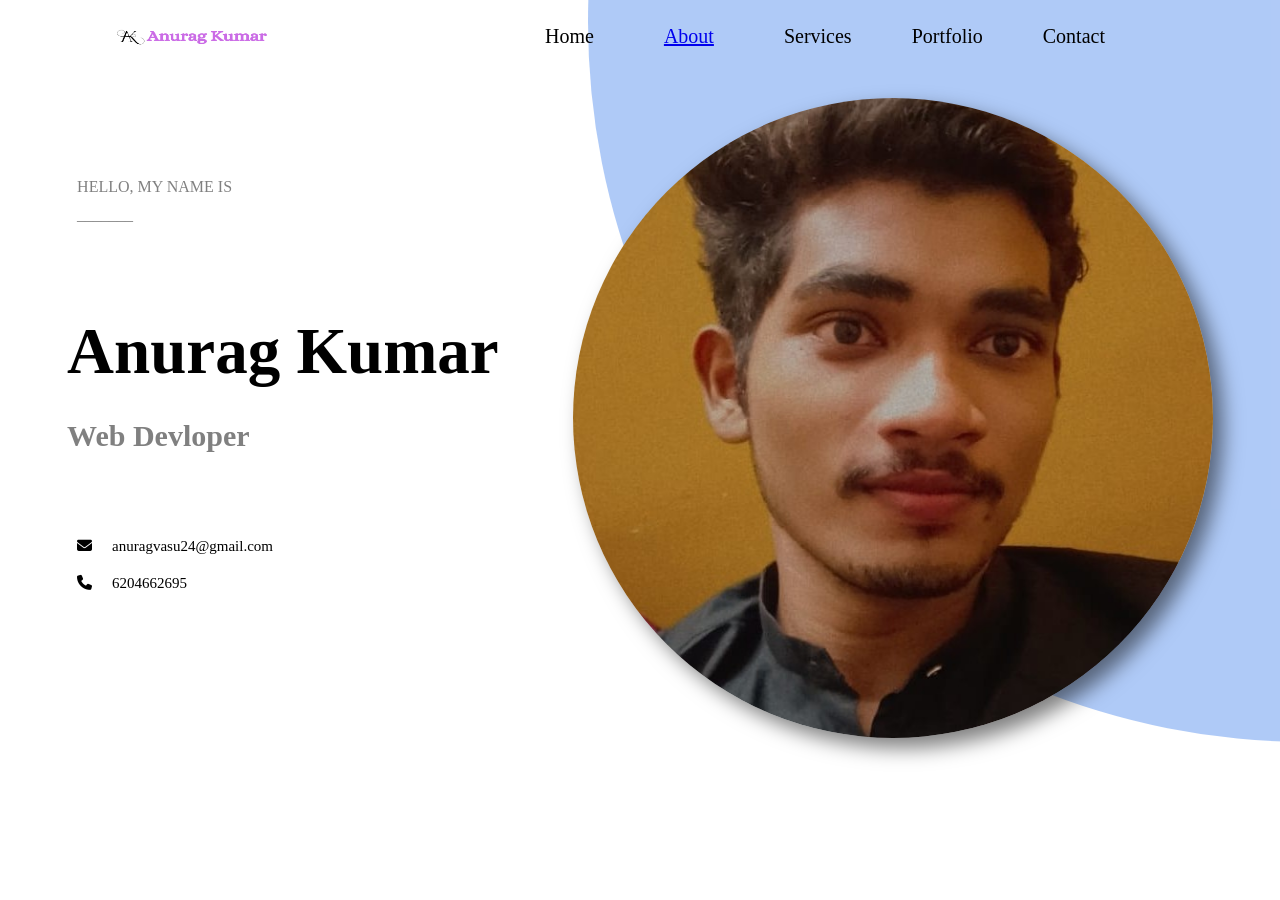
==== index.html @ 65f8feea "First Commit" ====
<!DOCTYPE html>
<html lang="en">
<head>
    <meta charset="UTF-8">
    <meta name="viewport" content="width=device-width, initial-scale=1.0">
    <title>Document</title>
    <link rel="stylesheet" href="style.css">
    <link rel="stylesheet" href="https://cdnjs.cloudflare.com/ajax/libs/font-awesome/6.7.2/css/all.min.css">
</head>
<body>
    <div class="circle">

    </div>

    <nav>
        <div class="logo">
            <img class="navimg" src="display.png" alt="">
        </div>
        <div class="menu">
            <ul class="navbar">
                
                <li class="listli">Home</li>
                <li class="listli"><a href="about.html">About</a></li>
                <li class="listli">Services</li>
                <li class="listli">Portfolio</li>
                <li class="listli">Contact</li>
            </ul>
        </div>
    </nav>
    <main>
        <div class="first">
            <div class="prename">
                <p>HELLO, MY NAME IS</p>
                <p>_______</p>
            </div>
            
            <h1 id="naming">Anurag Kumar</h1>
            <h3 id="profe">Web Devloper</h3>
            <div class="contact">
                <i class="fa-solid fa-envelope"></i>
                <p>anuragvasu24@gmail.com</p>
            </div>
            <div class="number">
                <i class="fa-solid fa-phone"></i>
                <p>6204662695</p>
            </div>
        </div>
        <div class="second">
            <img src="p5.jpg" alt="">
        </div>
    </main>
    <!-- <div class="about">
        <p>About Me</p>
        <h1>I am an enthusiastic web developer based in New York, with a rich experience of over 6 years in website & product design.</h1>
    </div> -->
    

 

</body>
</html>
---- style.css ----
*{
    box-sizing: border-box;
    margin: 0px 10px;
    padding: 0px;
}
body {
    position: relative;
    
    /* overflow: hidden; */
    overflow-x: hidden; /* Hides horizontal scrollbar */
    overflow-y: scroll; /* Enables vertical scrolling */
}

/* Hide scrollbar for WebKit browsers (Chrome, Safari) */
::-webkit-scrollbar {
    display: none;
}

/* Hide scrollbar for Firefox */
html {
    scrollbar-width: none;
}

nav{
    display: flex;
    justify-content: space-between;
    /* background-color: yellow; */
    margin: 0px 100px 0px 60px;
}
.menu{
    display: flex;
    align-items: center;
    padding: 20px;
}
.logo{
    display: flex;
    align-items: center;
}
.navbar{
    display: flex;
    gap: 40px;
    /* background-color: white; */
    padding: 5px;
}
.listli{
    list-style:none;
    font-size: 20px;
}
.listli:hover{
    color: teal;
    cursor: pointer;
}
.navimg{
    margin: 20px;
    width: 166px;
    height: 23.14px;
}
main{
    display: flex;
    justify-content: space-around;
    padding-top: 25px;
}
.first{
    display: flex;
    flex-direction: column;
}
.second img{
    border-radius: 50%;
    box-shadow: 10px 10px 20px rgba(0, 0, 0, 0.5);
    width:40rem;


}
#naming{
    font-size: 65px;
    font-weight: 700;
    margin-bottom: 30px;
}
#profe{
    font-size: 30px;
    margin-bottom: 85px;
    color: grey;
}

.prename{
    margin-top: 80px;
    margin-bottom: 90px;
}
.number{
    display: flex;
    text-align: center;
    font-size: 15px;
}
.contact{
    display: flex;
    margin-bottom: 20px;
    text-align: center;
    font-size: 15px;
}
.prename p{
    color: grey;
}
.prename :first-child{
    margin-bottom: 10px;
}
.circle {
    position: absolute;
    width: 90rem;
    height: 90rem;
    background-color: rgba(97, 149, 239, 0.5);
    border-radius: 50%;
    bottom: 0%;
    left:45%;
    z-index: -1;
}
.ji{
    height: 500px;
    width: 868px;
    background-color: blue;
}
.about{
    margin-top: 1000px;
}


.about-section {
    display: flex;
    align-items: center;
    justify-content: space-between;
    padding: 80px;
    background: linear-gradient(to right, #ffffff, #e3e6e8);
    flex-wrap: wrap;
}

.about-container{
    display: flex;
    flex-direction: row;
    justify-content: space-between;
}

.about-text {
    /* max-width: 550px; */
    flex: 1.5;
}


.about-text h1 {
    font-size: 42px;
    color: #222;
    margin-bottom: 50px;
}

.about-text p {
    font-size: 20px;
    color: #555;
    line-height: 1.6;
    
}
#aboutp1{
    margin-bottom: 20px;
}

.btn {
    display: inline-block;
    margin-top: 15px;
    padding: 12px 25px;
    background: #ffcc00;
    color: #222;
    text-decoration: none;
    font-weight: bold;
    border-radius: 8px;
    transition: background 0.3s ease;
}

.btn:hover {
    background: #ff9900;
}

.about-image {
    flex: 1;
    display: flex;
    justify-content: flex-end;
}

.about-image img {
    width: 350px;
    border-radius: 15px;
    box-shadow: 0 5px 15px rgba(0, 0, 0, 0.2);
}

/* General Styling */
.skills {
    text-align: center;
    padding: 50px 20px;
    background: linear-gradient(135deg, #f0f0f0, #ffffff);
}

.skills h2 {
    font-size: 2rem;
    color: #333;
    margin-bottom: 20px;
    text-transform: uppercase;
    font-weight: bold;
    position: relative;
}

/* Grid Layout for Skills */
.skills-container {
    display: grid;
    grid-template-columns: repeat(auto-fit, minmax(150px, 1fr));
    gap: 20px;
    justify-items: center;
    margin-top: 20px;
    margin-bottom: 70px;
}

.skill {
    background: #fff;
    padding: 15px;
    border-radius: 12px;
    box-shadow: 0 4px 10px rgba(0, 0, 0, 0.1);
    display: flex;
    flex-direction: column;
    align-items: center;
    transition: transform 0.3s ease, box-shadow 0.3s ease;
}

.skill:hover {
    transform: translateY(-5px);
    box-shadow: 0 6px 15px rgba(0, 0, 0, 0.2);
}

.skill img {
    width: 200px;
    height: 200px;
    object-fit: contain;
    margin-bottom: 10px;
    transition: transform 0.3s ease;
}

.skill:hover img {
    transform: scale(1.1);
}

.skill span {
    font-size: 1.1rem;
    font-weight: bold;
    color: #555;
}

/* Responsive Design */
@media (max-width: 768px) {
    .skills-container {
        grid-template-columns: repeat(2, minmax(120px, 1fr));
    }
}

@media (max-width: 480px) {
    .skills-container {
        grid-template-columns: repeat(1, minmax(120px, 1fr));
    }
}
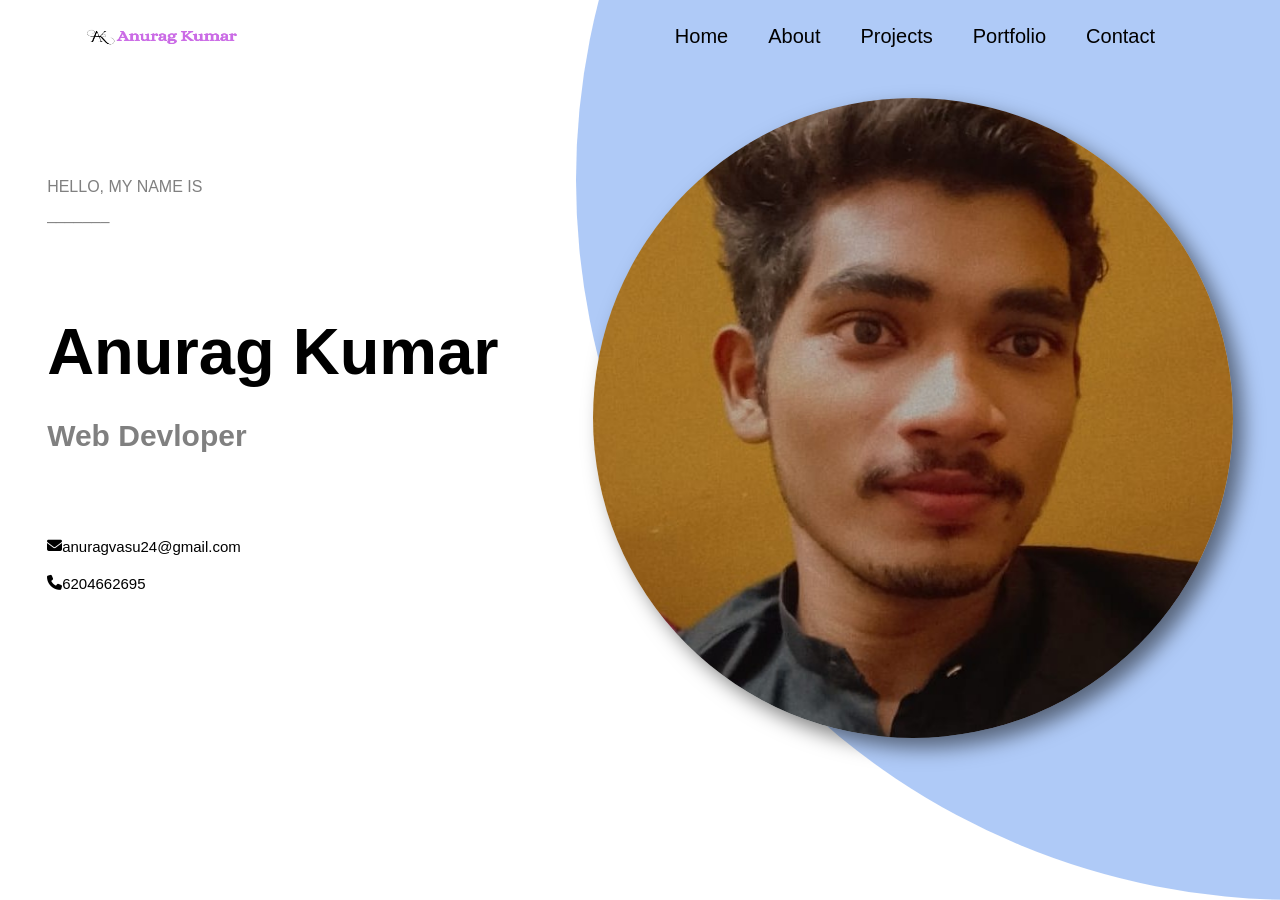
==== commit a9863885: "Added diff pages" ====
--- a/index.html
+++ b/index.html
@@ -18,12 +18,12 @@
         </div>
         <div class="menu">
             <ul class="navbar">
-                
-                <li class="listli">Home</li>
-                <li class="listli"><a href="about.html">About</a></li>
-                <li class="listli">Services</li>
-                <li class="listli">Portfolio</li>
-                <li class="listli">Contact</li>
+              <li class="listli"><a href="index.html">Home</a></li>
+              <li class="listli"><a href="about.html">About</a></li>
+              <li class="listli"><a href="project.html">Projects</a></li>
+              <li class="listli"><a href="https://drive.google.com/file/d/1ehF2JseC6p5Mg9bKMVe6aWxnVVq1fzVj/view?usp=drive_link" target="_blank">Portfolio</a></li>
+              <li class="listli"><a href="contact.html">Contact</a></li>
+              <!-- <li class="listli toggle-mode"><i class="fas fa-moon"></i></li> -->
             </ul>
         </div>
     </nav>
@@ -54,7 +54,12 @@
         <h1>I am an enthusiastic web developer based in New York, with a rich experience of over 6 years in website & product design.</h1>
     </div> -->
     
-
+    <script>
+        const toggle = document.querySelector('.toggle-mode');
+        toggle.addEventListener('click', () => {
+          document.body.classList.toggle('dark-mode');
+        });
+    </script>
  
 
 </body>
--- a/style.css
+++ b/style.css
@@ -261,4 +261,203 @@
     }
 }
 
-
+/* General Reset */
+* {
+    box-sizing: border-box;
+    margin: 0;
+    padding: 0;
+}
+
+body {
+    font-family: Arial, sans-serif;
+    position: relative;
+    overflow-x: hidden;
+    min-height: 100vh;
+    transition: background 0.3s, color 0.3s;
+}
+
+body.dark-mode {
+    background-color: #121212;
+    color: #f5f5f5;
+}
+
+/* Navbar */
+nav {
+    display: flex;
+    justify-content: space-between;
+    margin: 0px 100px 0px 60px;
+}
+
+.menu {
+    display: flex;
+    align-items: center;
+    padding: 20px;
+}
+
+.logo {
+    display: flex;
+    align-items: center;
+}
+
+.navbar {
+    display: flex;
+    gap: 40px;
+}
+
+.listli {
+    list-style: none;
+    font-size: 20px;
+}
+
+.listli a {
+    text-decoration: none;
+    color: inherit;
+}
+
+.listli:hover {
+    color: teal;
+    cursor: pointer;
+}
+
+.navimg {
+    margin: 20px;
+    width: 166px;
+    height: 23.14px;
+}
+
+/* Main Section */
+main {
+    display: flex;
+    justify-content: space-around;
+    padding-top: 25px;
+}
+
+.first {
+    display: flex;
+    flex-direction: column;
+}
+
+.second img {
+    border-radius: 50%;
+    box-shadow: 10px 10px 20px rgba(0, 0, 0, 0.5);
+    width: 40rem;
+}
+
+/* Text */
+#naming {
+    font-size: 65px;
+    font-weight: 700;
+    margin-bottom: 30px;
+}
+
+#profe {
+    font-size: 30px;
+    margin-bottom: 85px;
+    color: grey;
+}
+
+.prename {
+    margin-top: 80px;
+    margin-bottom: 90px;
+}
+
+.number,
+.contact {
+    display: flex;
+    margin-bottom: 20px;
+    text-align: center;
+    font-size: 15px;
+}
+
+.prename p {
+    color: grey;
+}
+
+.circle {
+    position: absolute;
+    width: 90rem;
+    height: 90rem;
+    background-color: rgba(97, 149, 239, 0.5);
+    border-radius: 50%;
+    bottom: 0%;
+    left: 45%;
+    z-index: -1;
+}
+
+/* Dark Mode */
+body.dark-mode .contact {
+    color: #f5f5f5;
+}
+
+body.dark-mode .number {
+    color: #f5f5f5;
+}
+
+/* Responsive */
+@media (max-width: 768px) {
+    .first {
+        padding: 0 20px;
+        text-align: center;
+    }
+
+    #naming {
+        font-size: 50px;
+    }
+
+    #profe {
+        font-size: 20px;
+    }
+
+    .second img {
+        width: 25rem;
+        height: auto;
+    }
+}
+
+@media (max-width: 480px) {
+    .first {
+        text-align: center;
+    }
+
+    .second img {
+        width: 20rem;
+    }
+
+    #naming {
+        font-size: 45px;
+    }
+
+    #profe {
+        font-size: 18px;
+    }
+}
+/* Light mode styles (default) */
+body {
+    background-color: white;
+    color: black;
+}
+
+/* Dark mode styles */
+body.dark-mode {
+    background-color: #121212;
+    color: white;
+}
+
+.navbar a {
+    color: black;
+}
+
+body.dark-mode .navbar a {
+    color: white;
+}
+
+body.dark-mode .btn {
+    background-color: #333;
+    color: white;
+}
+
+body.dark-mode .toggle-mode i {
+    color: white;
+}
+
+/* You can further customize styles for dark mode here */
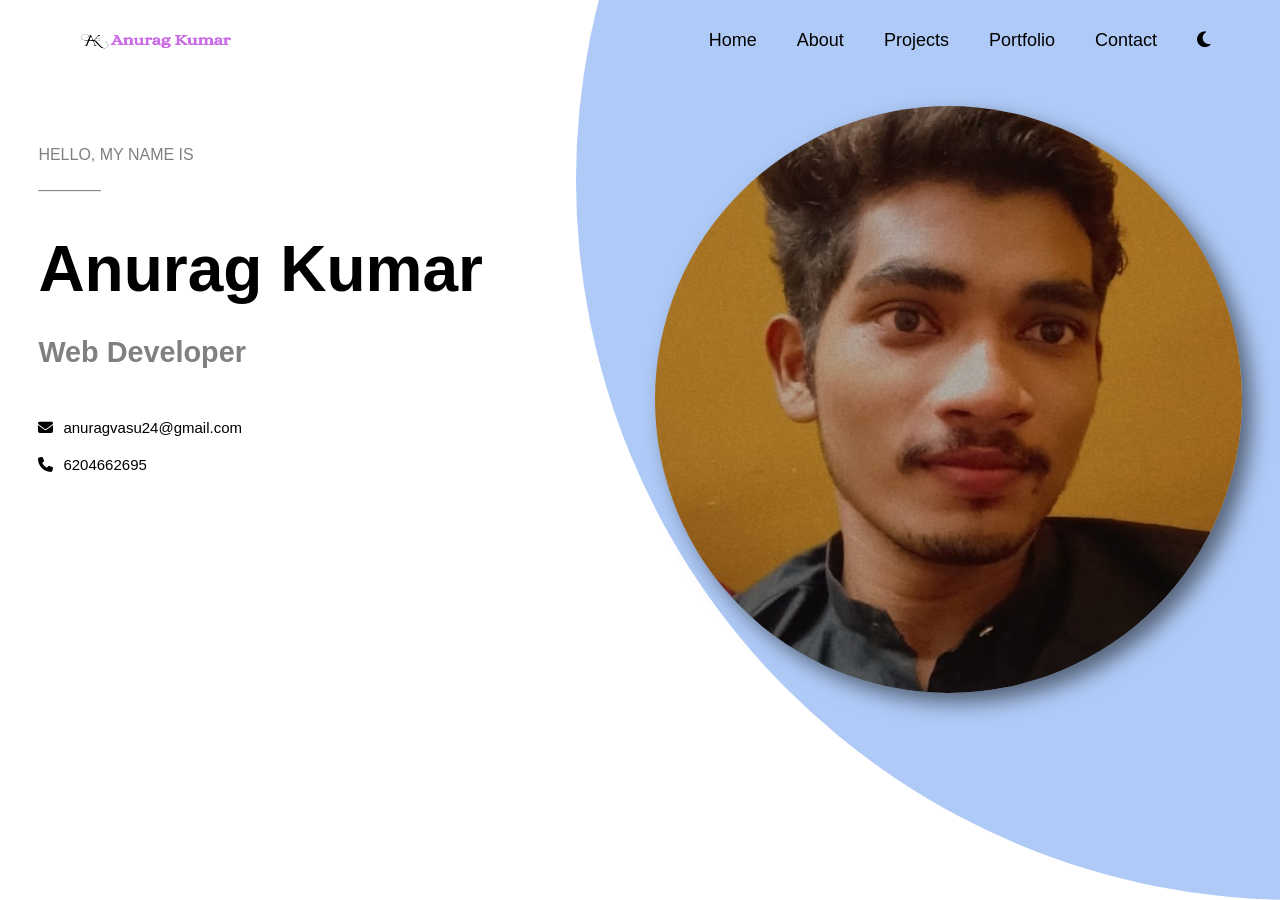
==== commit 58e70618: "Make Responsive" ====
--- a/index.html
+++ b/index.html
@@ -3,30 +3,34 @@
 <head>
     <meta charset="UTF-8">
     <meta name="viewport" content="width=device-width, initial-scale=1.0">
-    <title>Document</title>
+    <title>Anurag Kumar - Web Developer</title>
     <link rel="stylesheet" href="style.css">
     <link rel="stylesheet" href="https://cdnjs.cloudflare.com/ajax/libs/font-awesome/6.7.2/css/all.min.css">
 </head>
 <body>
-    <div class="circle">
-
-    </div>
+    <div class="circle"></div>
 
     <nav>
+        <div class="hamburger-menu">
+            <span></span>
+            <span></span>
+            <span></span>
+        </div>
         <div class="logo">
-            <img class="navimg" src="display.png" alt="">
+            <img class="navimg" src="display.png" alt="Logo">
         </div>
         <div class="menu">
             <ul class="navbar">
-              <li class="listli"><a href="index.html">Home</a></li>
-              <li class="listli"><a href="about.html">About</a></li>
-              <li class="listli"><a href="project.html">Projects</a></li>
-              <li class="listli"><a href="https://drive.google.com/file/d/1ehF2JseC6p5Mg9bKMVe6aWxnVVq1fzVj/view?usp=drive_link" target="_blank">Portfolio</a></li>
-              <li class="listli"><a href="contact.html">Contact</a></li>
-              <!-- <li class="listli toggle-mode"><i class="fas fa-moon"></i></li> -->
+                <li class="listli"><a href="index.html">Home</a></li>
+                <li class="listli"><a href="about.html">About</a></li>
+                <li class="listli"><a href="project.html">Projects</a></li>
+                <li class="listli"><a href="https://drive.google.com/file/d/1ptSAM_5UlR-i9XtxVXeDUZjO9TiFGkQE/view?usp=drive_link" target="_blank">Portfolio</a></li>
+                <li class="listli"><a href="contact.html">Contact</a></li>
+                <li class="listli toggle-mode"><i class="fas fa-moon"></i></li>
             </ul>
         </div>
     </nav>
+
     <main>
         <div class="first">
             <div class="prename">
@@ -35,7 +39,7 @@
             </div>
             
             <h1 id="naming">Anurag Kumar</h1>
-            <h3 id="profe">Web Devloper</h3>
+            <h3 id="profe">Web Developer</h3>
             <div class="contact">
                 <i class="fa-solid fa-envelope"></i>
                 <p>anuragvasu24@gmail.com</p>
@@ -46,21 +50,84 @@
             </div>
         </div>
         <div class="second">
-            <img src="p5.jpg" alt="">
+            <img src="p5.jpg" alt="Anurag Kumar">
         </div>
     </main>
-    <!-- <div class="about">
-        <p>About Me</p>
-        <h1>I am an enthusiastic web developer based in New York, with a rich experience of over 6 years in website & product design.</h1>
-    </div> -->
+
+    <!-- About Section (Uncomment when needed) -->
+    <!--
+    <section class="about-section">
+        <div class="about-container">
+            <div class="about-text">
+                <p>About Me</p>
+                <h1>I am an enthusiastic web developer with a passion for creating responsive and user-friendly websites.</h1>
+                <p id="aboutp1">I specialize in front-end development, creating clean, modern, and functional interfaces that provide exceptional user experiences.</p>
+                <p>With a strong foundation in HTML, CSS, and JavaScript, I build websites that look great on any device and perform well across all browsers.</p>
+                <a href="contact.html" class="btn">Contact Me</a>
+            </div>
+            <div class="about-image">
+                <img src="about-image.jpg" alt="About Me">
+            </div>
+        </div>
+    </section>
+    -->
+
+    <!-- Skills Section (Uncomment when needed) -->
+    <!--
+    <section class="skills">
+        <h2>My Skills</h2>
+        <div class="skills-container">
+            <div class="skill">
+                <img src="html.png" alt="HTML5">
+                <span>HTML5</span>
+            </div>
+            <div class="skill">
+                <img src="css.png" alt="CSS3">
+                <span>CSS3</span>
+            </div>
+            <div class="skill">
+                <img src="js.png" alt="JavaScript">
+                <span>JavaScript</span>
+            </div>
+            <div class="skill">
+                <img src="react.png" alt="React">
+                <span>React</span>
+            </div>
+        </div>
+    </section>
+    -->
     
     <script>
+        // Dark mode toggle
         const toggle = document.querySelector('.toggle-mode');
-        toggle.addEventListener('click', () => {
-          document.body.classList.toggle('dark-mode');
+        if (toggle) {
+            toggle.addEventListener('click', () => {
+                document.body.classList.toggle('dark-mode');
+            });
+        }
+
+        // Mobile menu toggle
+        document.addEventListener('DOMContentLoaded', function() {
+            const hamburgerMenu = document.querySelector('.hamburger-menu');
+            const navbar = document.querySelector('.navbar');
+            
+            if (hamburgerMenu) {
+                hamburgerMenu.addEventListener('click', function() {
+                    navbar.classList.toggle('active');
+                    this.classList.toggle('active');
+                });
+            }
+
+            // Close menu when clicking outside
+            document.addEventListener('click', function(event) {
+                if (!event.target.closest('.navbar') && 
+                    !event.target.closest('.hamburger-menu') && 
+                    navbar.classList.contains('active')) {
+                    navbar.classList.remove('active');
+                    hamburgerMenu.classList.remove('active');
+                }
+            });
         });
     </script>
- 
-
 </body>
 </html>
--- a/style.css
+++ b/style.css
@@ -1,14 +1,17 @@
-*{
+/* Fixing conflicting CSS rules first */
+* {
     box-sizing: border-box;
-    margin: 0px 10px;
-    padding: 0px;
-}
+    margin: 0;
+    padding: 0;
+}
+
 body {
     position: relative;
-    
-    /* overflow: hidden; */
-    overflow-x: hidden; /* Hides horizontal scrollbar */
-    overflow-y: scroll; /* Enables vertical scrolling */
+    font-family: Arial, sans-serif;
+    overflow-x: hidden;
+    overflow-y: scroll;
+    min-height: 100vh;
+    transition: background 0.3s, color 0.3s;
 }
 
 /* Hide scrollbar for WebKit browsers (Chrome, Safari) */
@@ -21,88 +24,149 @@
     scrollbar-width: none;
 }
 
-nav{
+/* Navbar */
+nav {
     display: flex;
     justify-content: space-between;
-    /* background-color: yellow; */
-    margin: 0px 100px 0px 60px;
-}
-.menu{
+    margin: 0px 5%;
+    padding: 15px 0;
+    flex-wrap: wrap;
+    position: relative;
+}
+
+.menu {
     display: flex;
     align-items: center;
-    padding: 20px;
-}
-.logo{
+    padding: 10px 0;
+}
+
+.logo {
     display: flex;
     align-items: center;
 }
-.navbar{
+
+.navbar {
     display: flex;
     gap: 40px;
-    /* background-color: white; */
     padding: 5px;
-}
-.listli{
-    list-style:none;
-    font-size: 20px;
-}
-.listli:hover{
+    flex-wrap: wrap;
+}
+
+.listli {
+    list-style: none;
+    font-size: 18px;
+}
+
+.listli a {
+    text-decoration: none;
+    color: inherit;
+    transition: color 0.3s ease;
+}
+
+.listli:hover, .listli a:hover {
     color: teal;
     cursor: pointer;
 }
-.navimg{
-    margin: 20px;
+
+.navimg {
+    margin: 10px;
     width: 166px;
     height: 23.14px;
-}
-main{
+    max-width: 100%;
+}
+
+/* Mobile Hamburger Menu */
+.hamburger-menu {
+    display: none;
+    flex-direction: column;
+    justify-content: space-between;
+    width: 30px;
+    height: 22px;
+    cursor: pointer;
+    position: absolute;
+    top: 25px;
+    right: 25px;
+    z-index: 1000;
+}
+
+.hamburger-menu span {
+    height: 3px;
+    width: 100%;
+    background-color: #333;
+    border-radius: 3px;
+    transition: all 0.3s ease;
+}
+
+body.dark-mode .hamburger-menu span {
+    background-color: #fff;
+}
+
+/* Main Section */
+main {
     display: flex;
     justify-content: space-around;
-    padding-top: 25px;
-}
-.first{
+    padding: 25px 3%;
+    flex-wrap: wrap;
+    gap: 30px;
+}
+
+.first {
     display: flex;
     flex-direction: column;
-}
-.second img{
+    flex: 1;
+    min-width: 300px;
+}
+
+.second {
+    flex: 1;
+    display: flex;
+    justify-content: center;
+    align-items: center;
+    min-width: 300px;
+}
+
+.second img {
     border-radius: 50%;
     box-shadow: 10px 10px 20px rgba(0, 0, 0, 0.5);
-    width:40rem;
-
-
-}
-#naming{
-    font-size: 65px;
+    width: 100%;
+    max-width: 40rem;
+    height: auto;
+}
+
+/* Text */
+#naming {
+    font-size: 4rem;
     font-weight: 700;
     margin-bottom: 30px;
 }
-#profe{
-    font-size: 30px;
-    margin-bottom: 85px;
+
+#profe {
+    font-size: 1.8rem;
+    margin-bottom: 50px;
     color: grey;
 }
 
-.prename{
-    margin-top: 80px;
-    margin-bottom: 90px;
-}
-.number{
-    display: flex;
-    text-align: center;
+.prename {
+    margin-top: 40px;
+    margin-bottom: 40px;
+}
+
+.number, .contact {
+    display: flex;
+    align-items: center;
+    margin-bottom: 20px;
     font-size: 15px;
-}
-.contact{
-    display: flex;
-    margin-bottom: 20px;
-    text-align: center;
-    font-size: 15px;
-}
-.prename p{
+    gap: 10px;
+}
+
+.prename p {
     color: grey;
 }
-.prename :first-child{
+
+.prename :first-child {
     margin-bottom: 10px;
 }
+
 .circle {
     position: absolute;
     width: 90rem;
@@ -110,53 +174,49 @@
     background-color: rgba(97, 149, 239, 0.5);
     border-radius: 50%;
     bottom: 0%;
-    left:45%;
+    left: 45%;
     z-index: -1;
-}
-.ji{
-    height: 500px;
-    width: 868px;
-    background-color: blue;
-}
-.about{
-    margin-top: 1000px;
-}
-
-
+    transition: all 0.3s ease;
+}
+
+/* About Section */
 .about-section {
     display: flex;
     align-items: center;
     justify-content: space-between;
-    padding: 80px;
+    padding: 80px 5%;
     background: linear-gradient(to right, #ffffff, #e3e6e8);
     flex-wrap: wrap;
-}
-
-.about-container{
+    gap: 30px;
+}
+
+.about-container {
     display: flex;
     flex-direction: row;
     justify-content: space-between;
+    flex-wrap: wrap;
+    gap: 30px;
+    width: 100%;
 }
 
 .about-text {
-    /* max-width: 550px; */
     flex: 1.5;
-}
-
+    min-width: 300px;
+}
 
 .about-text h1 {
-    font-size: 42px;
+    font-size: 2.2rem;
     color: #222;
-    margin-bottom: 50px;
+    margin-bottom: 30px;
 }
 
 .about-text p {
-    font-size: 20px;
+    font-size: 1.1rem;
     color: #555;
     line-height: 1.6;
-    
-}
-#aboutp1{
+}
+
+#aboutp1 {
     margin-bottom: 20px;
 }
 
@@ -179,19 +239,21 @@
 .about-image {
     flex: 1;
     display: flex;
-    justify-content: flex-end;
+    justify-content: center;
+    min-width: 300px;
 }
 
 .about-image img {
-    width: 350px;
+    width: 100%;
+    max-width: 350px;
     border-radius: 15px;
     box-shadow: 0 5px 15px rgba(0, 0, 0, 0.2);
 }
 
-/* General Styling */
+/* Skills Section */
 .skills {
     text-align: center;
-    padding: 50px 20px;
+    padding: 50px 5%;
     background: linear-gradient(135deg, #f0f0f0, #ffffff);
 }
 
@@ -204,7 +266,6 @@
     position: relative;
 }
 
-/* Grid Layout for Skills */
 .skills-container {
     display: grid;
     grid-template-columns: repeat(auto-fit, minmax(150px, 1fr));
@@ -223,6 +284,7 @@
     flex-direction: column;
     align-items: center;
     transition: transform 0.3s ease, box-shadow 0.3s ease;
+    width: 100%;
 }
 
 .skill:hover {
@@ -231,8 +293,10 @@
 }
 
 .skill img {
-    width: 200px;
-    height: 200px;
+    width: 100%;
+    max-width: 200px;
+    height: auto;
+    max-height: 200px;
     object-fit: contain;
     margin-bottom: 10px;
     transition: transform 0.3s ease;
@@ -248,207 +312,24 @@
     color: #555;
 }
 
-/* Responsive Design */
-@media (max-width: 768px) {
-    .skills-container {
-        grid-template-columns: repeat(2, minmax(120px, 1fr));
-    }
-}
-
-@media (max-width: 480px) {
-    .skills-container {
-        grid-template-columns: repeat(1, minmax(120px, 1fr));
-    }
-}
-
-/* General Reset */
-* {
-    box-sizing: border-box;
-    margin: 0;
-    padding: 0;
-}
-
-body {
-    font-family: Arial, sans-serif;
-    position: relative;
-    overflow-x: hidden;
-    min-height: 100vh;
-    transition: background 0.3s, color 0.3s;
-}
-
+/* Dark Mode */
 body.dark-mode {
     background-color: #121212;
     color: #f5f5f5;
 }
 
-/* Navbar */
-nav {
-    display: flex;
-    justify-content: space-between;
-    margin: 0px 100px 0px 60px;
-}
-
-.menu {
-    display: flex;
-    align-items: center;
-    padding: 20px;
-}
-
-.logo {
-    display: flex;
-    align-items: center;
-}
-
-.navbar {
-    display: flex;
-    gap: 40px;
-}
-
-.listli {
-    list-style: none;
-    font-size: 20px;
-}
-
-.listli a {
-    text-decoration: none;
-    color: inherit;
-}
-
-.listli:hover {
-    color: teal;
-    cursor: pointer;
-}
-
-.navimg {
-    margin: 20px;
-    width: 166px;
-    height: 23.14px;
-}
-
-/* Main Section */
-main {
-    display: flex;
-    justify-content: space-around;
-    padding-top: 25px;
-}
-
-.first {
-    display: flex;
-    flex-direction: column;
-}
-
-.second img {
-    border-radius: 50%;
-    box-shadow: 10px 10px 20px rgba(0, 0, 0, 0.5);
-    width: 40rem;
-}
-
-/* Text */
-#naming {
-    font-size: 65px;
-    font-weight: 700;
-    margin-bottom: 30px;
-}
-
-#profe {
-    font-size: 30px;
-    margin-bottom: 85px;
-    color: grey;
-}
-
-.prename {
-    margin-top: 80px;
-    margin-bottom: 90px;
-}
-
-.number,
-.contact {
-    display: flex;
-    margin-bottom: 20px;
-    text-align: center;
-    font-size: 15px;
-}
-
-.prename p {
-    color: grey;
-}
-
-.circle {
-    position: absolute;
-    width: 90rem;
-    height: 90rem;
-    background-color: rgba(97, 149, 239, 0.5);
-    border-radius: 50%;
-    bottom: 0%;
-    left: 45%;
-    z-index: -1;
-}
-
-/* Dark Mode */
-body.dark-mode .contact {
-    color: #f5f5f5;
-}
-
-body.dark-mode .number {
-    color: #f5f5f5;
-}
-
-/* Responsive */
-@media (max-width: 768px) {
-    .first {
-        padding: 0 20px;
-        text-align: center;
-    }
-
-    #naming {
-        font-size: 50px;
-    }
-
-    #profe {
-        font-size: 20px;
-    }
-
-    .second img {
-        width: 25rem;
-        height: auto;
-    }
-}
-
-@media (max-width: 480px) {
-    .first {
-        text-align: center;
-    }
-
-    .second img {
-        width: 20rem;
-    }
-
-    #naming {
-        font-size: 45px;
-    }
-
-    #profe {
-        font-size: 18px;
-    }
-}
-/* Light mode styles (default) */
-body {
-    background-color: white;
-    color: black;
-}
-
-/* Dark mode styles */
-body.dark-mode {
-    background-color: #121212;
-    color: white;
-}
-
-.navbar a {
-    color: black;
-}
-
 body.dark-mode .navbar a {
     color: white;
+}
+
+body.dark-mode .contact,
+body.dark-mode .number,
+body.dark-mode #profe {
+    color: #ddd;
+}
+
+body.dark-mode .prename p {
+    color: #bbb;
 }
 
 body.dark-mode .btn {
@@ -456,8 +337,266 @@
     color: white;
 }
 
+body.dark-mode .about-section {
+    background: linear-gradient(to right, #222, #333);
+}
+
+body.dark-mode .about-text h1 {
+    color: #fff;
+}
+
+body.dark-mode .about-text p {
+    color: #ddd;
+}
+
+body.dark-mode .skills {
+    background: linear-gradient(135deg, #222, #333);
+}
+
+body.dark-mode .skills h2 {
+    color: #fff;
+}
+
+body.dark-mode .skill {
+    background: #2a2a2a;
+}
+
+body.dark-mode .skill span {
+    color: #ddd;
+}
+
 body.dark-mode .toggle-mode i {
     color: white;
 }
 
-/* You can further customize styles for dark mode here */
+/* Enhanced Responsive Styles */
+@media (max-width: 1200px) {
+    .circle {
+        width: 70rem;
+        height: 70rem;
+        left: 40%;
+    }
+    
+    nav {
+        margin: 0px 3%;
+    }
+    
+    #naming {
+        font-size: 3.5rem;
+    }
+    
+    #profe {
+        font-size: 1.6rem;
+        margin-bottom: 40px;
+    }
+    
+    .prename {
+        margin-top: 30px;
+        margin-bottom: 30px;
+    }
+}
+
+@media (max-width: 992px) {
+    main {
+        flex-direction: column;
+    }
+    
+    .first {
+        order: 2;
+        text-align: center;
+    }
+    
+    .second {
+        order: 1;
+        margin-bottom: 30px;
+    }
+    
+    .second img {
+        max-width: 25rem;
+    }
+    
+    .prename {
+        margin-top: 20px;
+        margin-bottom: 20px;
+    }
+    
+    .contact, .number {
+        justify-content: center;
+    }
+    
+    .circle {
+        width: 50rem;
+        height: 50rem;
+        left: 30%;
+    }
+    
+    .about-text, .about-image {
+        flex: 100%;
+        text-align: center;
+    }
+    
+    .about-image {
+        margin-top: 30px;
+    }
+}
+
+@media (max-width: 768px) {
+    /* Show hamburger menu */
+    .hamburger-menu {
+        display: flex;
+    }
+    
+    /* Hide the normal menu */
+    .menu {
+        width: 100%;
+    }
+    
+    /* Style the collapsible navbar */
+    .navbar {
+        display: none;
+        width: 100%;
+        flex-direction: column;
+        gap: 0;
+        background-color: white;
+        position: absolute;
+        top: 70px;
+        left: 0;
+        right: 0;
+        box-shadow: 0 5px 10px rgba(0,0,0,0.1);
+        z-index: 100;
+    }
+    
+    body.dark-mode .navbar {
+        background-color: #222;
+    }
+    
+    /* When navbar is shown */
+    .navbar.active {
+        display: flex;
+    }
+    
+    .listli {
+        width: 100%;
+        text-align: center;
+        padding: 15px 0;
+        border-bottom: 1px solid #eee;
+    }
+    
+    body.dark-mode .listli {
+        border-bottom: 1px solid #333;
+    }
+    
+    .listli:last-child {
+        border-bottom: none;
+    }
+    
+    /* Adjust other elements for mobile */
+    #naming {
+        font-size: 3rem;
+    }
+    
+    #profe {
+        font-size: 1.4rem;
+        margin-bottom: 30px;
+    }
+    
+    .second img {
+        max-width: 20rem;
+    }
+    
+    /* Remove circle on smaller screens */
+    .circle {
+        display: none;
+    }
+    
+    .about-section {
+        padding: 50px 5%;
+    }
+    
+    .about-text h1 {
+        font-size: 1.8rem;
+    }
+    
+    .about-text p {
+        font-size: 1rem;
+    }
+    
+    .skills-container {
+        grid-template-columns: repeat(2, 1fr);
+    }
+}
+
+@media (max-width: 576px) {
+    .listli {
+        font-size: 14px;
+    }
+    
+    nav {
+        margin: 0px;
+        padding: 10px 15px;
+    }
+    
+    .navbar {
+        gap: 0;
+    }
+    
+    #naming {
+        font-size: 2.5rem;
+        margin-bottom: 15px;
+    }
+    
+    #profe {
+        font-size: 1.2rem;
+        margin-bottom: 25px;
+    }
+    
+    .prename {
+        margin-top: 15px;
+        margin-bottom: 15px;
+    }
+    
+    .second img {
+        max-width: 15rem;
+    }
+    
+    .about-section {
+        padding: 30px 5%;
+    }
+    
+    .about-text h1 {
+        font-size: 1.5rem;
+        margin-bottom: 20px;
+    }
+    
+    .skills h2 {
+        font-size: 1.5rem;
+    }
+    
+    .skills-container {
+        grid-template-columns: 1fr;
+    }
+    
+    .btn {
+        padding: 10px 20px;
+        font-size: 14px;
+    }
+}
+
+@media (max-width: 480px) {
+    #naming {
+        font-size: 2rem;
+    }
+    
+    #profe {
+        font-size: 1rem;
+    }
+    
+    .contact, .number {
+        font-size: 14px;
+    }
+    
+    .second img {
+        max-width: 12rem;
+    }
+}
+
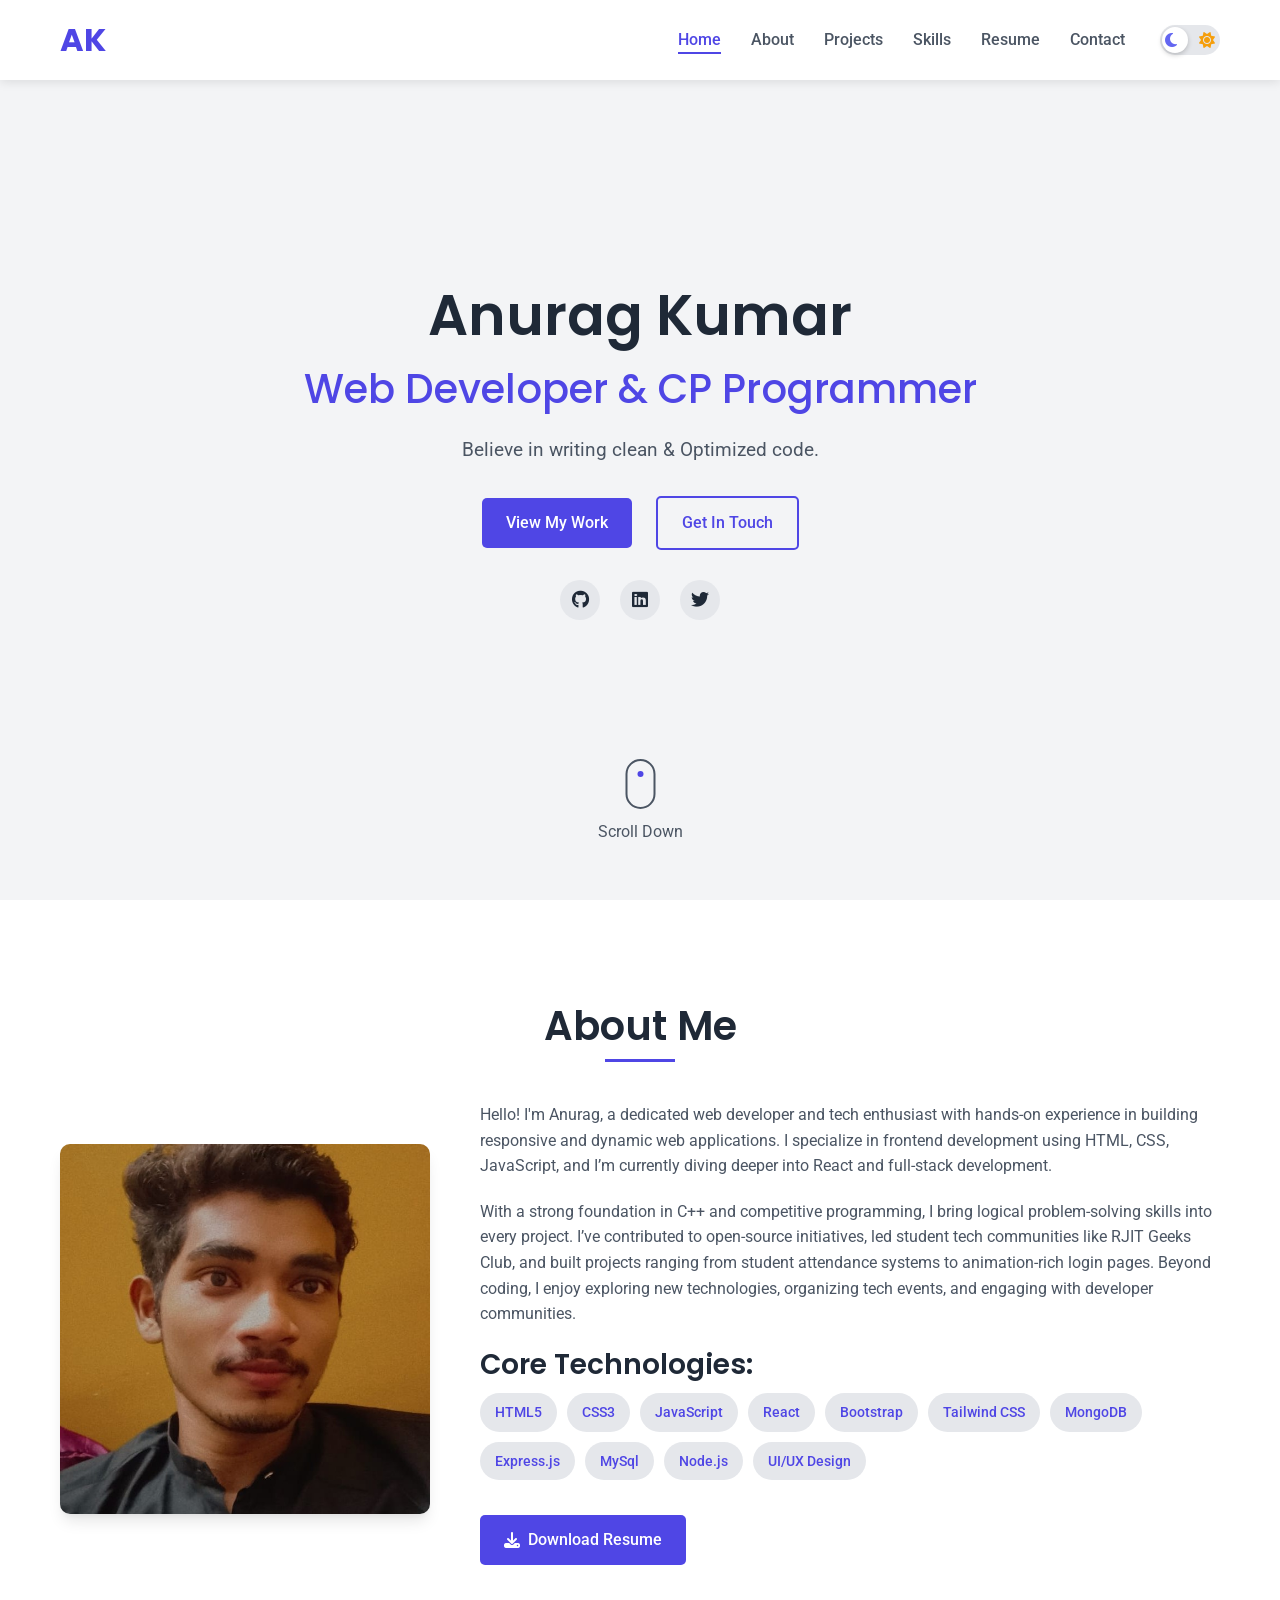
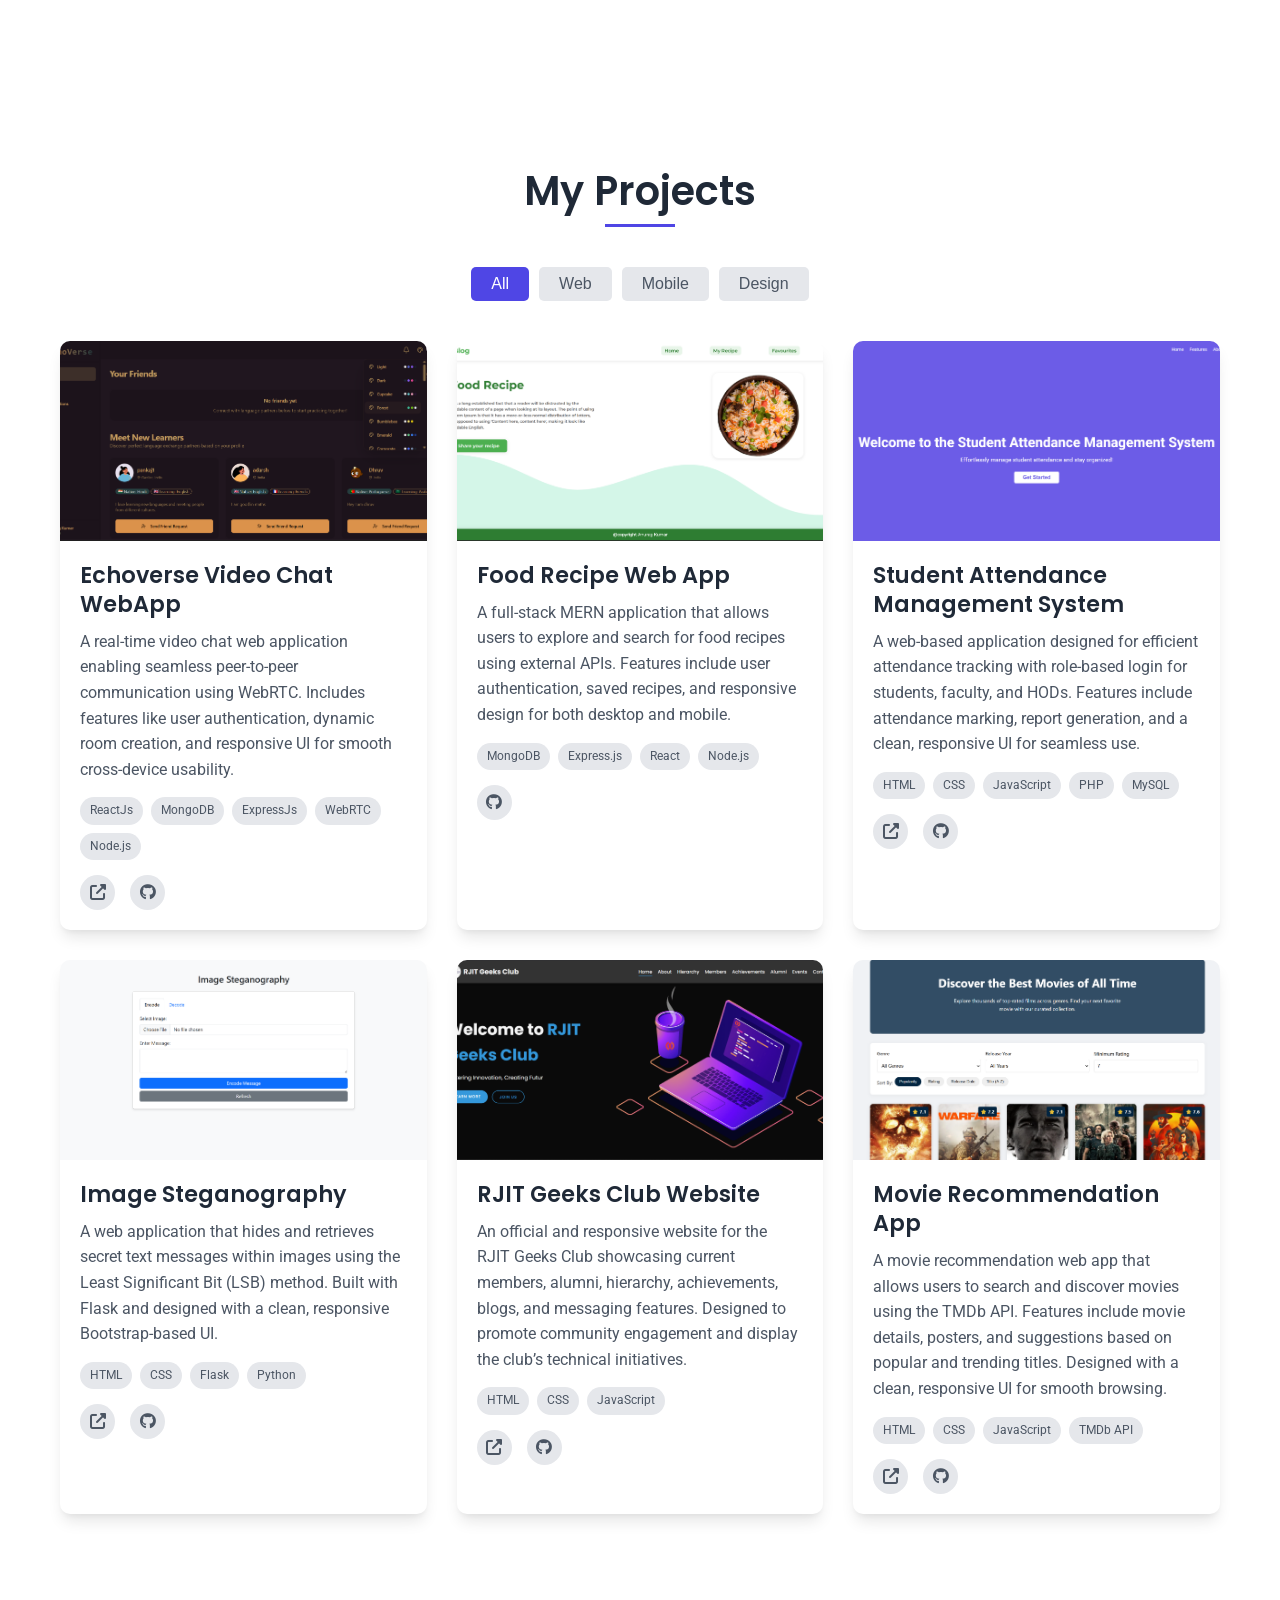
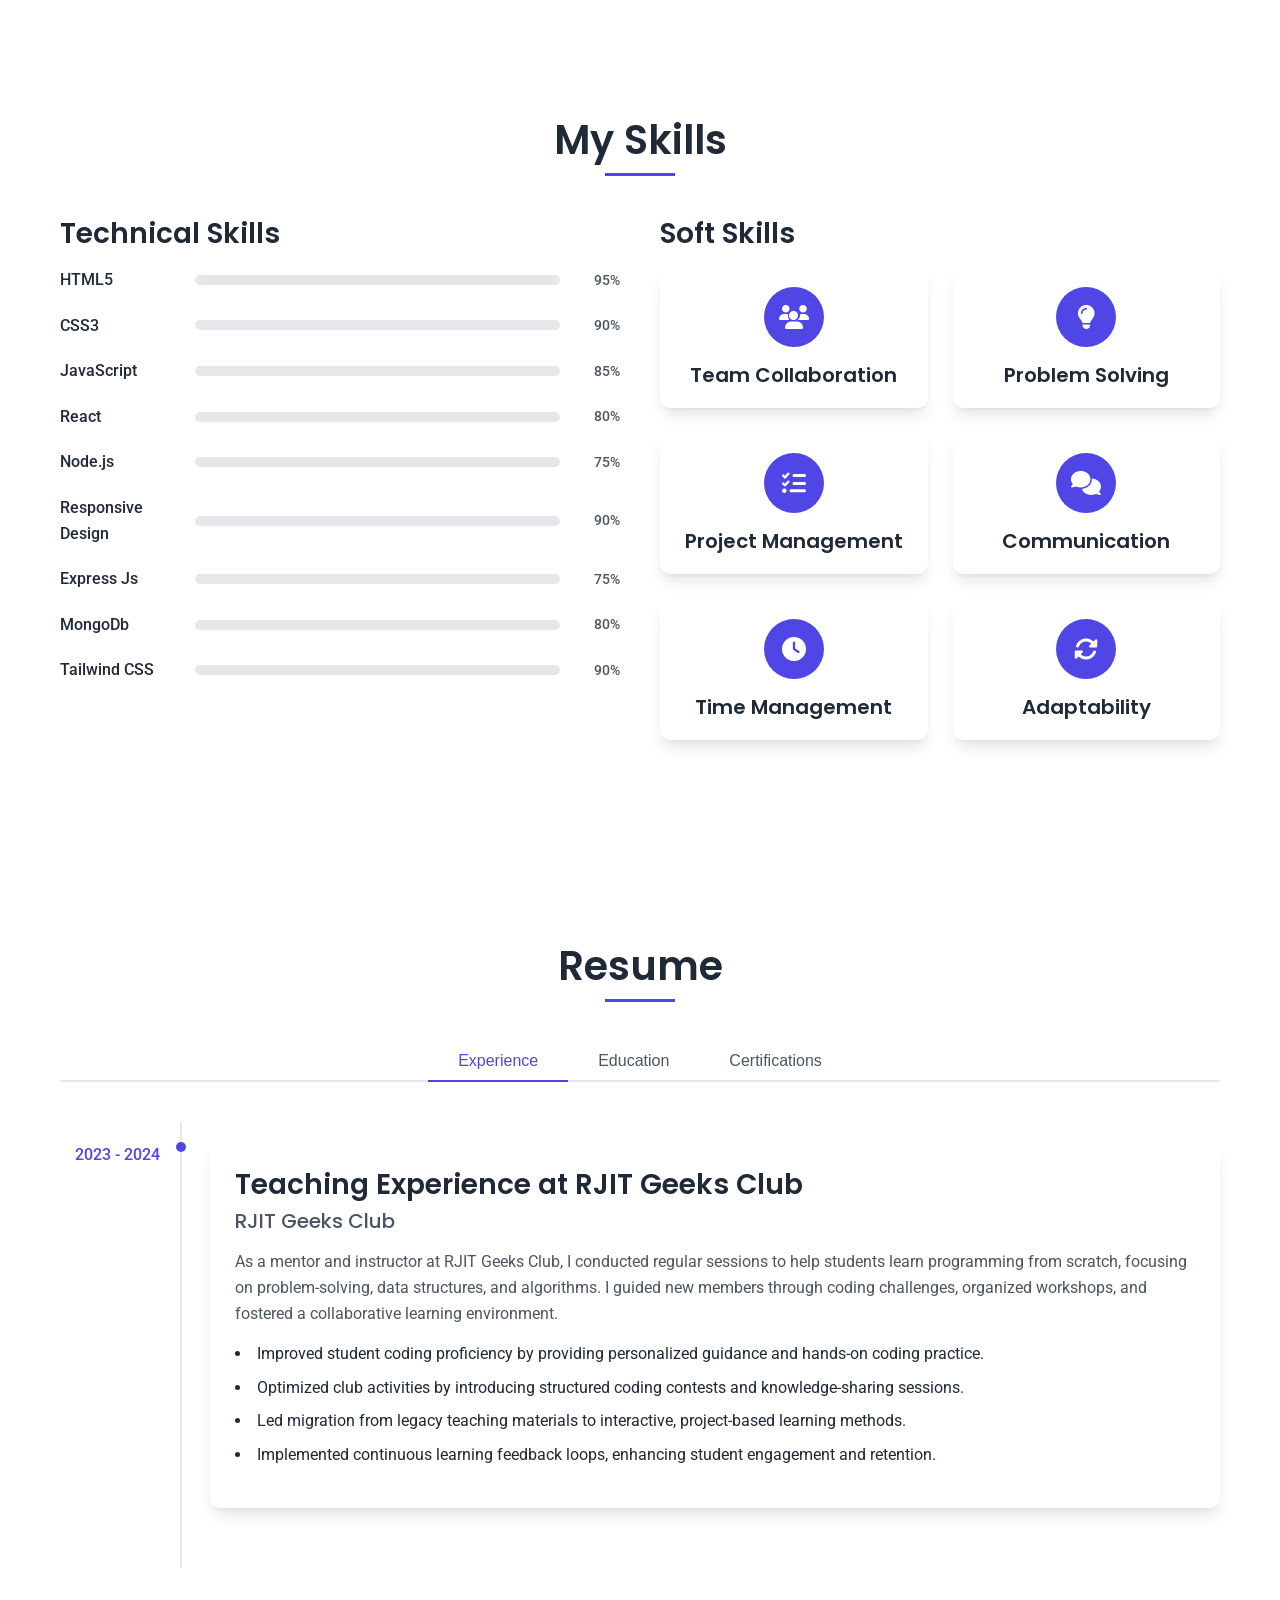
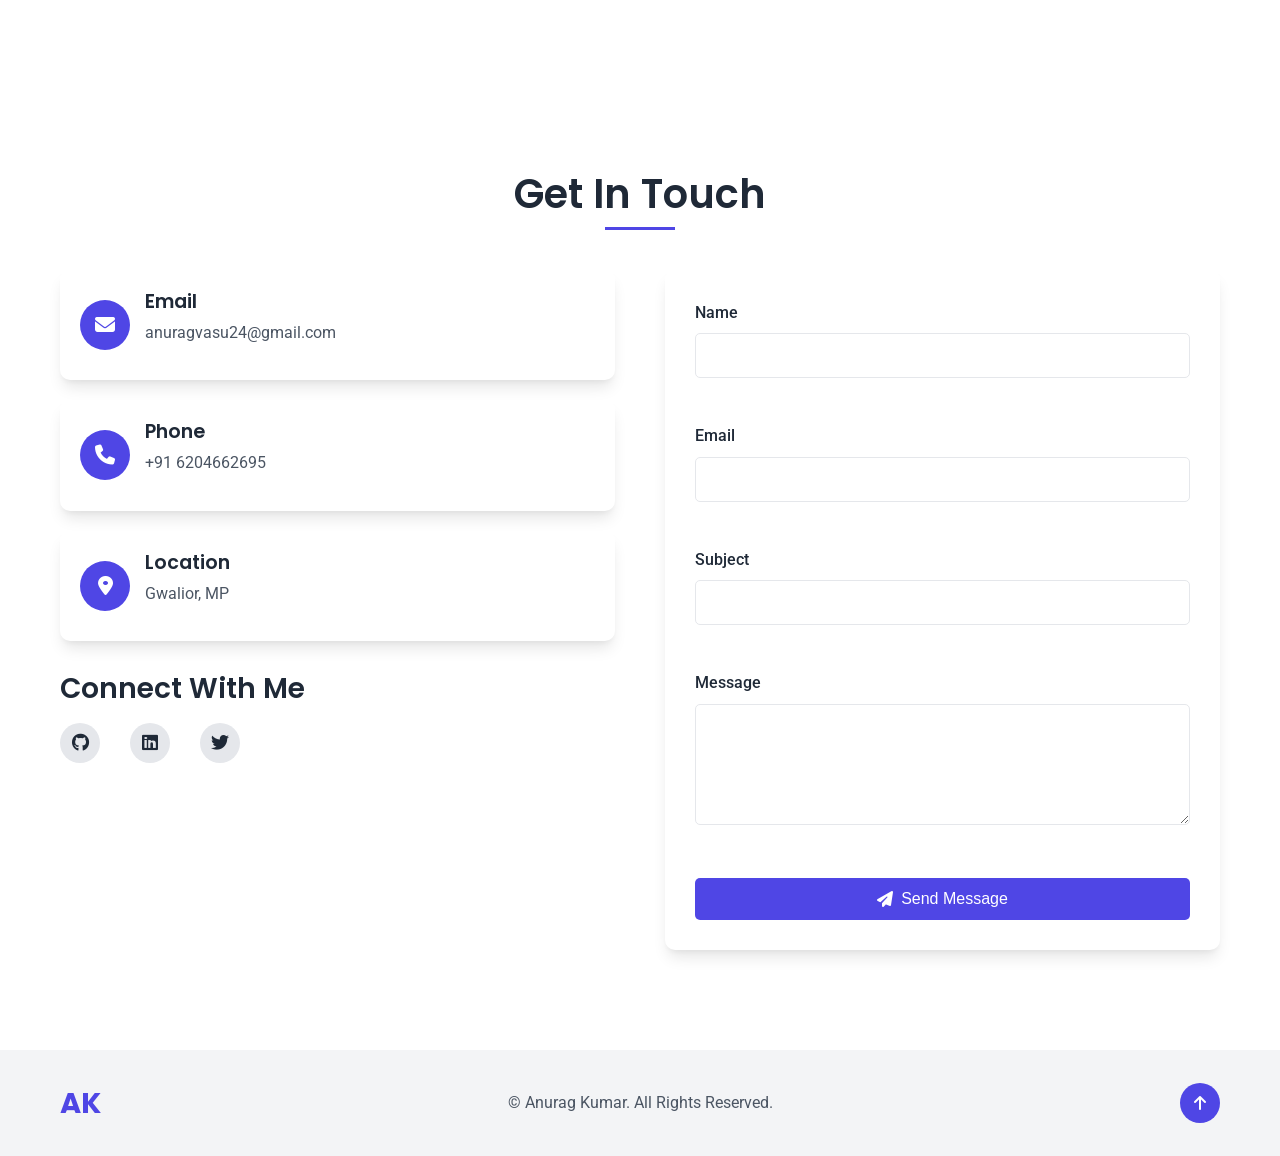
==== commit 375d9cce: "Initial Commit" ====
--- a/index.html
+++ b/index.html
@@ -1,133 +1,857 @@
 <!DOCTYPE html>
 <html lang="en">
-<head>
-    <meta charset="UTF-8">
-    <meta name="viewport" content="width=device-width, initial-scale=1.0">
-    <title>Anurag Kumar - Web Developer</title>
-    <link rel="stylesheet" href="style.css">
-    <link rel="stylesheet" href="https://cdnjs.cloudflare.com/ajax/libs/font-awesome/6.7.2/css/all.min.css">
-</head>
-<body>
-    <div class="circle"></div>
-
-    <nav>
-        <div class="hamburger-menu">
+  <head>
+    <meta charset="UTF-8" />
+    <meta name="viewport" content="width=device-width, initial-scale=1.0" />
+    <title>Anurag | portfolio</title>
+    <link rel="icon" type="image/png" href="https://img.icons8.com/color/48/000000/source-code.png" />
+
+
+    <link rel="stylesheet" href="styles.css" />
+    <link
+      rel="stylesheet"
+      href="https://cdnjs.cloudflare.com/ajax/libs/font-awesome/6.4.0/css/all.min.css"
+    />
+    <link rel="preconnect" href="https://fonts.googleapis.com" />
+    <link rel="preconnect" href="https://fonts.gstatic.com" crossorigin />
+    <link
+      href="https://fonts.googleapis.com/css2?family=Poppins:wght@300;400;500;600;700&family=Roboto:wght@300;400;500;700&display=swap"
+      rel="stylesheet"
+    />
+    <meta
+      name="description"
+      content="Professional portfolio for John Doe, a web developer specializing in responsive web design"
+    />
+  </head>
+  <body class="light-mode">
+    <!-- Loading Animation -->
+    <div class="loading-screen">
+      <div class="spinner"></div>
+      <p>Loading...</p>
+    </div>
+
+    <!-- Header -->
+    <header id="header">
+      <div class="container">
+        <div class="logo">
+          <a href="#hero">AK</a>
+        </div>
+        <nav>
+          <ul class="nav-links">
+            <li><a href="#hero" class="active">Home</a></li>
+            <li><a href="#about">About</a></li>
+            <li><a href="#projects">Projects</a></li>
+            <li><a href="#skills">Skills</a></li>
+            <li><a href="#resume">Resume</a></li>
+            <li><a href="#contact">Contact</a></li>
+          </ul>
+          <div class="theme-toggle">
+            <i class="fas fa-moon"></i>
+            <i class="fas fa-sun"></i>
+            <div class="toggle-ball"></div>
+          </div>
+          <div class="mobile-menu-btn">
             <span></span>
             <span></span>
             <span></span>
-        </div>
-        <div class="logo">
-            <img class="navimg" src="display.png" alt="Logo">
-        </div>
-        <div class="menu">
-            <ul class="navbar">
-                <li class="listli"><a href="index.html">Home</a></li>
-                <li class="listli"><a href="about.html">About</a></li>
-                <li class="listli"><a href="project.html">Projects</a></li>
-                <li class="listli"><a href="https://drive.google.com/file/d/1ptSAM_5UlR-i9XtxVXeDUZjO9TiFGkQE/view?usp=drive_link" target="_blank">Portfolio</a></li>
-                <li class="listli"><a href="contact.html">Contact</a></li>
-                <li class="listli toggle-mode"><i class="fas fa-moon"></i></li>
-            </ul>
-        </div>
-    </nav>
-
-    <main>
-        <div class="first">
-            <div class="prename">
-                <p>HELLO, MY NAME IS</p>
-                <p>_______</p>
-            </div>
-            
-            <h1 id="naming">Anurag Kumar</h1>
-            <h3 id="profe">Web Developer</h3>
-            <div class="contact">
-                <i class="fa-solid fa-envelope"></i>
-                <p>anuragvasu24@gmail.com</p>
-            </div>
-            <div class="number">
-                <i class="fa-solid fa-phone"></i>
-                <p>6204662695</p>
-            </div>
-        </div>
-        <div class="second">
-            <img src="p5.jpg" alt="Anurag Kumar">
-        </div>
-    </main>
-
-    <!-- About Section (Uncomment when needed) -->
-    <!--
-    <section class="about-section">
-        <div class="about-container">
-            <div class="about-text">
-                <p>About Me</p>
-                <h1>I am an enthusiastic web developer with a passion for creating responsive and user-friendly websites.</h1>
-                <p id="aboutp1">I specialize in front-end development, creating clean, modern, and functional interfaces that provide exceptional user experiences.</p>
-                <p>With a strong foundation in HTML, CSS, and JavaScript, I build websites that look great on any device and perform well across all browsers.</p>
-                <a href="contact.html" class="btn">Contact Me</a>
-            </div>
-            <div class="about-image">
-                <img src="about-image.jpg" alt="About Me">
-            </div>
-        </div>
+          </div>
+        </nav>
+      </div>
+    </header>
+
+    <!-- Hero Section -->
+    <section id="hero" class="section">
+      <div class="container">
+        <div class="hero-content">
+          <h1 class="fade-in">Anurag Kumar</h1>
+          <h2 class="fade-in">Web Developer & CP Programmer</h2>
+          <p class="fade-in">Believe in writing clean & Optimized code.</p>
+          <div class="cta-buttons fade-in">
+            <a href="#projects" class="btn primary-btn">View My Work</a>
+            <a href="#contact" class="btn secondary-btn">Get In Touch</a>
+          </div>
+          <div class="social-icons fade-in">
+            <a
+              href="https://github.com/Account1-Anurag"
+              target="_blank"
+              aria-label="GitHub profile"
+              ><i class="fab fa-github"></i
+            ></a>
+            <a
+              href="https://www.linkedin.com/in/anurag-vasu/"
+              target="_blank"
+              aria-label="LinkedIn profile"
+              ><i class="fab fa-linkedin"></i
+            ></a>
+            <a href="https://x.com/Anurag_kumar_07" target="_blank" aria-label="Twitter profile"
+              ><i class="fab fa-twitter"></i
+            ></a>
+          </div>
+        </div>
+        <div class="scroll-indicator">
+          <div class="mouse"></div>
+          <p>Scroll Down</p>
+        </div>
+      </div>
     </section>
-    -->
-
-    <!-- Skills Section (Uncomment when needed) -->
-    <!--
-    <section class="skills">
-        <h2>My Skills</h2>
+
+    <!-- About Section -->
+    <section id="about" class="section">
+      <div class="container">
+        <h2 class="section-title">About Me</h2>
+        <div class="about-content">
+          <div class="about-img">
+            <img
+              src="/Assets/mypic.jpg"
+              alt="John Doe's profile picture"
+              loading="lazy"
+            />
+          </div>
+          <div class="about-text">
+            <p>
+              Hello! I'm Anurag, a dedicated web developer and tech enthusiast
+              with hands-on experience in building responsive and dynamic web
+              applications. I specialize in frontend development using HTML,
+              CSS, JavaScript, and I’m currently diving deeper into React and
+              full-stack development.
+            </p>
+            <p>
+              With a strong foundation in C++ and competitive programming, I
+              bring logical problem-solving skills into every project. I’ve
+              contributed to open-source initiatives, led student tech
+              communities like RJIT Geeks Club, and built projects ranging from
+              student attendance systems to animation-rich login pages. Beyond
+              coding, I enjoy exploring new technologies, organizing tech
+              events, and engaging with developer communities.
+            </p>
+
+            <div class="key-skills">
+              <h3>Core Technologies:</h3>
+              <div class="skill-tags">
+                <span>HTML5</span>
+                <span>CSS3</span>
+                <span>JavaScript</span>
+                <span>React</span>
+                <span>Bootstrap</span>
+                <span>Tailwind CSS</span>
+                <span>MongoDB</span>
+                <span>Express.js</span>
+                <span>MySql</span>
+                <span>Node.js</span>
+                <span>UI/UX Design</span>
+              </div>
+            </div>
+            <a
+              href="https://drive.google.com/file/d/11qN1IOCJex7zerQ8XLpjV29VszlL476p/view?usp=sharing"
+              target="_blank"
+              class="btn primary-btn download-btn"
+            >
+              <i class="fas fa-download"></i> Download Resume
+            </a>
+          </div>
+        </div>
+      </div>
+    </section>
+
+    <!-- Projects Section -->
+    <section id="projects" class="section">
+      <div class="container">
+        <h2 class="section-title">My Projects</h2>
+        <div class="projects-filter">
+          <button class="filter-btn active" data-filter="all">All</button>
+          <button class="filter-btn" data-filter="web">Web</button>
+          <button class="filter-btn" data-filter="mobile">Mobile</button>
+          <button class="filter-btn" data-filter="design">Design</button>
+        </div>
+        <div class="projects-grid">
+          <!-- Project 1 -->
+          <div class="project-card" data-category="web">
+            <div class="project-img">
+              <img
+                src="/Assets/echoverse.png"
+                alt="Echoverse website project"
+                loading="lazy"
+              />
+            </div>
+            <div class="project-info">
+              <h3>Echoverse Video Chat WebApp</h3>
+              <p>
+                A real-time video chat web application enabling seamless
+                peer-to-peer communication using WebRTC. Includes features like
+                user authentication, dynamic room creation, and responsive UI
+                for smooth cross-device usability.
+              </p>
+              <div class="project-tech">
+                <span>ReactJs</span>
+                <span>MongoDB</span>
+                <span>ExpressJs</span>
+                <span>WebRTC</span>
+                <span>Node.js</span>
+              </div>
+              <div class="project-links">
+                <a
+                  href="https://streamify-project.onrender.com/" target="_blank"
+                  aria-label="View live demo"
+                  ><i class="fas fa-external-link-alt"></i
+                ></a>
+                <a
+                  href="https://github.com/Account1-Anurag/Streamify-Project"
+                  target="_blank"
+                  aria-label="View code on GitHub"
+                  ><i class="fab fa-github"></i
+                ></a>
+              </div>
+            </div>
+          </div>
+          <!-- Project 2 -->
+          <div class="project-card" data-category="web">
+            <div class="project-img">
+              <img
+                src="/Assets/food.png"
+                alt="Food Recipe Web App project"
+                loading="lazy"
+              />
+            </div>
+            <div class="project-info">
+              <h3>Food Recipe Web App</h3>
+              <p>
+                A full-stack MERN application that allows users to explore and
+                search for food recipes using external APIs. Features include
+                user authentication, saved recipes, and responsive design for
+                both desktop and mobile.
+              </p>
+              <div class="project-tech">
+                <span>MongoDB</span>
+                <span>Express.js</span>
+                <span>React</span>
+                <span>Node.js</span>
+              </div>
+              <div class="project-links">
+                <!-- <a href="#" aria-label="View live demo"
+                  ><i class="fas fa-external-link-alt"></i
+                ></a> -->
+                <a
+                  href="https://github.com/Account1-Anurag/Food-Blog-Website"
+                  target="_blank"
+                  aria-label="View code on GitHub"
+                  ><i class="fab fa-github"></i
+                ></a>
+              </div>
+            </div>
+          </div>
+          <!-- Project 3 -->
+          <div class="project-card" data-category="web">
+            <div class="project-img">
+              <img
+                src="/Assets/sams.png"
+                alt="Dashboard UI design project"
+                loading="lazy"
+              />
+            </div>
+            <div class="project-info">
+              <h3>Student Attendance Management System</h3>
+              <p>
+                A web-based application designed for efficient attendance
+                tracking with role-based login for students, faculty, and HODs.
+                Features include attendance marking, report generation, and a
+                clean, responsive UI for seamless use.
+              </p>
+              <div class="project-tech">
+                <span>HTML</span>
+                <span>CSS</span>
+                <span>JavaScript</span>
+                <span>PHP</span>
+                <span>MySQL</span>
+              </div>
+              <div class="project-links">
+                <a
+                  href="https://sams.freesite.online/" target="_blank"
+                  aria-label="View live demo"
+                  ><i class="fas fa-external-link-alt"></i
+                ></a>
+                <a
+                  href="https://github.com/Account1-Anurag/sams"
+                  target="_blank"
+                  aria-label="View code on GitHub"
+                  ><i class="fab fa-github"></i
+                ></a>
+              </div>
+            </div>
+          </div>
+          <!-- Project 4 -->
+          <div class="project-card" data-category="web">
+            <div class="project-img">
+              <img
+                src="/Assets/imgstegan.png"
+                alt="Task management web app project"
+                loading="lazy"
+              />
+            </div>
+            <div class="project-info">
+              <h3>Image Steganography</h3>
+              <p>
+                A web application that hides and retrieves secret text messages
+                within images using the Least Significant Bit (LSB) method.
+                Built with Flask and designed with a clean, responsive
+                Bootstrap-based UI.
+              </p>
+              <div class="project-tech">
+                <span>HTML</span>
+                <span>CSS</span>
+                <span>Flask</span>
+                <span>Python</span>
+              </div>
+              <div class="project-links">
+                <a
+                  href="https://imgcrypt-6.onrender.com/" target="_blank"
+                  aria-label="View live demo"
+                  ><i class="fas fa-external-link-alt"></i
+                ></a>
+                <a
+                  href="https://github.com/Account1-Anurag/Imgcrypt"
+                  target="_blank"
+                  aria-label="View code on GitHub"
+                  ><i class="fab fa-github"></i
+                ></a>
+              </div>
+            </div>
+          </div>
+          <!-- Project 5 -->
+          <div class="project-card" data-category="web">
+            <div class="project-img">
+              <img
+                src="/Assets/geeks.png"
+                alt="Portfolio website design project"
+                loading="lazy"
+              />
+            </div>
+            <div class="project-info">
+              <h3>RJIT Geeks Club Website</h3>
+              <p>
+                An official and responsive website for the RJIT Geeks Club
+                showcasing current members, alumni, hierarchy, achievements,
+                blogs, and messaging features. Designed to promote community
+                engagement and display the club’s technical initiatives.
+              </p>
+              <div class="project-tech">
+                <span>HTML</span>
+                <span>CSS</span>
+                <span>JavaScript</span>
+              </div>
+              <div class="project-links">
+                <a href="https://rjitgeeks.vercel.app/" aria-label="View live demo" target="_blank"
+                  ><i class="fas fa-external-link-alt"></i
+                ></a>
+                <a href="https://github.com/Account1-Anurag/Rjit-Geeks-Web-Page" target="_blank" aria-label="View code on GitHub"
+                  ><i class="fab fa-github"></i
+                ></a>
+              </div>
+            </div>
+          </div>
+          <!-- Project 6 -->
+          <div class="project-card" data-category="web">
+            <div class="project-img">
+              <img
+                src="/Assets/movie.png"
+                alt="Weather app project"
+                loading="lazy"
+              />
+            </div>
+            <div class="project-info">
+                <h3>Movie Recommendation App</h3>
+                <p>
+                    A movie recommendation web app that allows users to search and discover movies using the TMDb API. Features include movie details, posters, and suggestions based on popular and trending titles. Designed with a clean, responsive UI for smooth browsing.
+                </p>
+                <div class="project-tech">
+                    <span>HTML</span>
+                    <span>CSS</span>
+                    <span>JavaScript</span>
+                    <span>TMDb API</span>
+                </div>
+                <div class="project-links">
+                    <a href="https://moviedekhoge.onrender.com/" target="_blank" aria-label="View live demo">
+                    <i class="fas fa-external-link-alt"></i>
+                    </a>
+                    <a href="https://github.com/Account1-Anurag/Movie-Recommendation-App" target="_blank" aria-label="View code on GitHub">
+                    <i class="fab fa-github"></i>
+                    </a>
+                </div>
+                </div>
+            </div>
+    </section>
+
+    <!-- Skills Section -->
+    <section id="skills" class="section">
+      <div class="container">
+        <h2 class="section-title">My Skills</h2>
         <div class="skills-container">
-            <div class="skill">
-                <img src="html.png" alt="HTML5">
-                <span>HTML5</span>
-            </div>
-            <div class="skill">
-                <img src="css.png" alt="CSS3">
-                <span>CSS3</span>
-            </div>
-            <div class="skill">
-                <img src="js.png" alt="JavaScript">
-                <span>JavaScript</span>
-            </div>
-            <div class="skill">
-                <img src="react.png" alt="React">
-                <span>React</span>
-            </div>
-        </div>
+          <div class="technical-skills">
+            <h3>Technical Skills</h3>
+            <div class="skill-bars">
+              <div class="skill">
+                <div class="skill-name">HTML5</div>
+                <div class="skill-bar">
+                  <div class="skill-level" data-level="95%"></div>
+                </div>
+                <div class="skill-percent">95%</div>
+              </div>
+              <div class="skill">
+                <div class="skill-name">CSS3</div>
+                <div class="skill-bar">
+                  <div class="skill-level" data-level="90%"></div>
+                </div>
+                <div class="skill-percent">90%</div>
+              </div>
+              <div class="skill">
+                <div class="skill-name">JavaScript</div>
+                <div class="skill-bar">
+                  <div class="skill-level" data-level="85%"></div>
+                </div>
+                <div class="skill-percent">85%</div>
+              </div>
+              <div class="skill">
+                <div class="skill-name">React</div>
+                <div class="skill-bar">
+                  <div class="skill-level" data-level="80%"></div>
+                </div>
+                <div class="skill-percent">80%</div>
+              </div>
+              <div class="skill">
+                <div class="skill-name">Node.js</div>
+                <div class="skill-bar">
+                  <div class="skill-level" data-level="75%"></div>
+                </div>
+                <div class="skill-percent">75%</div>
+              </div>
+              <div class="skill">
+                <div class="skill-name">Responsive Design</div>
+                <div class="skill-bar">
+                  <div class="skill-level" data-level="90%"></div>
+                </div>
+                <div class="skill-percent">90%</div>
+              </div>
+              <div class="skill">
+                <div class="skill-name">Express Js</div>
+                <div class="skill-bar">
+                  <div class="skill-level" data-level="75%"></div>
+                </div>
+                <div class="skill-percent">75%</div>
+              </div>
+              <div class="skill">
+                <div class="skill-name">MongoDb</div>
+                <div class="skill-bar">
+                  <div class="skill-level" data-level="80%"></div>
+                </div>
+                <div class="skill-percent">80%</div>
+              </div>
+              <div class="skill">
+                <div class="skill-name">Tailwind CSS</div>
+                <div class="skill-bar">
+                  <div class="skill-level" data-level="90%"></div>
+                </div>
+                <div class="skill-percent">90%</div>
+              </div>
+            </div>
+          </div>
+          <div class="soft-skills">
+            <h3>Soft Skills</h3>
+            <div class="soft-skills-grid">
+              <div class="soft-skill">
+                <div class="soft-skill-icon">
+                  <i class="fas fa-users"></i>
+                </div>
+                <h4>Team Collaboration</h4>
+              </div>
+              <div class="soft-skill">
+                <div class="soft-skill-icon">
+                  <i class="fas fa-lightbulb"></i>
+                </div>
+                <h4>Problem Solving</h4>
+              </div>
+              <div class="soft-skill">
+                <div class="soft-skill-icon">
+                  <i class="fas fa-tasks"></i>
+                </div>
+                <h4>Project Management</h4>
+              </div>
+              <div class="soft-skill">
+                <div class="soft-skill-icon">
+                  <i class="fas fa-comments"></i>
+                </div>
+                <h4>Communication</h4>
+              </div>
+              <div class="soft-skill">
+                <div class="soft-skill-icon">
+                  <i class="fas fa-clock"></i>
+                </div>
+                <h4>Time Management</h4>
+              </div>
+              <div class="soft-skill">
+                <div class="soft-skill-icon">
+                  <i class="fas fa-sync-alt"></i>
+                </div>
+                <h4>Adaptability</h4>
+              </div>
+            </div>
+          </div>
+        </div>
+      </div>
     </section>
-    -->
-    
-    <script>
-        // Dark mode toggle
-        const toggle = document.querySelector('.toggle-mode');
-        if (toggle) {
-            toggle.addEventListener('click', () => {
-                document.body.classList.toggle('dark-mode');
-            });
-        }
-
-        // Mobile menu toggle
-        document.addEventListener('DOMContentLoaded', function() {
-            const hamburgerMenu = document.querySelector('.hamburger-menu');
-            const navbar = document.querySelector('.navbar');
-            
-            if (hamburgerMenu) {
-                hamburgerMenu.addEventListener('click', function() {
-                    navbar.classList.toggle('active');
-                    this.classList.toggle('active');
-                });
-            }
-
-            // Close menu when clicking outside
-            document.addEventListener('click', function(event) {
-                if (!event.target.closest('.navbar') && 
-                    !event.target.closest('.hamburger-menu') && 
-                    navbar.classList.contains('active')) {
-                    navbar.classList.remove('active');
-                    hamburgerMenu.classList.remove('active');
-                }
-            });
-        });
-    </script>
-</body>
-</html>+
+    <!-- Resume Section -->
+    <section id="resume" class="section">
+      <div class="container">
+        <h2 class="section-title">Resume</h2>
+        <div class="resume-tabs">
+          <button class="tab-btn active" data-tab="experience">
+            Experience
+          </button>
+          <button class="tab-btn" data-tab="education">Education</button>
+          <button class="tab-btn" data-tab="certifications">
+            Certifications
+          </button>
+        </div>
+        <div class="tab-content">
+          <!-- Experience Tab -->
+          <div id="experience" class="tab-pane active">
+            <div class="timeline">
+              <div class="timeline-item">
+                <div class="timeline-dot"></div>
+                <div class="timeline-date">2023 - 2024</div>
+                <div class="timeline-content">
+                    <h3>Teaching Experience at RJIT Geeks Club</h3>
+                    <h4>RJIT Geeks Club</h4>
+                    <p>
+                        As a mentor and instructor at RJIT Geeks Club, I conducted regular sessions to help students learn programming from scratch, focusing on problem-solving, data structures, and algorithms. I guided new members through coding challenges, organized workshops, and fostered a collaborative learning environment.
+                    </p>
+                    <ul>
+                        <li>Improved student coding proficiency by providing personalized guidance and hands-on coding practice.</li>
+                        <li>Optimized club activities by introducing structured coding contests and knowledge-sharing sessions.</li>
+                        <li>Led migration from legacy teaching materials to interactive, project-based learning methods.</li>
+                        <li>Implemented continuous learning feedback loops, enhancing student engagement and retention.</li>
+                    </ul>
+                    </div>
+              </div>
+              <!-- <div class="timeline-item">
+                <div class="timeline-dot"></div>
+                <div class="timeline-date">2019 - 2022</div>
+                <div class="timeline-content">
+                  <h3>Web Developer</h3>
+                  <h4>Digital Solutions Agency</h4>
+                  <p>
+                    Developed responsive websites and web applications for
+                    clients across various industries. Collaborated with design
+                    and marketing teams to ensure seamless integration of
+                    functionality and visual appeal.
+                  </p>
+                  <ul>
+                    <li>
+                      Created 25+ client websites with modern technologies
+                    </li>
+                    <li>
+                      Implemented SEO best practices increasing client traffic
+                      by 30%
+                    </li>
+                    <li>
+                      Developed custom e-commerce solutions with payment
+                      integrations
+                    </li>
+                  </ul>
+                </div>
+              </div> -->
+              <!-- <div class="timeline-item">
+                <div class="timeline-dot"></div>
+                <div class="timeline-date">2018 - 2019</div>
+                <div class="timeline-content">
+                  <h3>Frontend Developer Intern</h3>
+                  <h4>WebCraft Studios</h4>
+                  <p>
+                    Assisted senior developers in building and maintaining
+                    client websites. Contributed to frontend development using
+                    HTML, CSS, and JavaScript.
+                  </p>
+                  <ul>
+                    <li>Designed and implemented responsive UI components</li>
+                    <li>Optimized websites for cross-browser compatibility</li>
+                    <li>
+                      Participated in client meetings and requirement gathering
+                    </li>
+                  </ul>
+                </div>
+              </div> -->
+            </div>
+          </div>
+          <!-- Education Tab -->
+          <div id="education" class="tab-pane">
+            <div class="timeline">
+              <div class="timeline-item">
+                <div class="timeline-dot"></div>
+                <div class="timeline-date">2022 - Present</div>
+                <div class="timeline-content">
+                    <h3>Bachelor of Technology in Computer Science and Engineering</h3>
+                    <h4>Rustamji Institute of Technology (RJIT), Gwalior</h4>
+                    <p>
+                        Pursuing a B.Tech in Computer Science and Engineering with a strong focus on web development, data structures, and algorithms. Actively contributed as a mentor at RJIT Geeks Club, organizing coding sessions, workshops, and technical events to support peer learning.
+                    </p>
+                    <p>Relevant Coursework:</p>
+                    <ul>
+                        <li>Data Structures and Algorithms</li>
+                        <li>Web Technologies (HTML, CSS, JavaScript, React)</li>
+                        <li>Database Management Systems</li>
+                        <li>Computer Networks and Operating Systems</li>
+                        <li>Software Engineering and Project Management</li>
+                    </ul>
+                </div>
+            </div>
+              <div class="timeline-item">
+                <div class="timeline-dot"></div>
+                <div class="timeline-date">2020 - 2022</div>
+                <div class="timeline-content">
+                    <h3>Senior Secondary Education (Class 12th)</h3>
+                    <h4>Anugrah Narayan College, Patna, Bihar</h4>
+                    <p>
+                        Completed Higher Secondary Education with a focus on Physics, Chemistry, and Mathematics (PCM). Developed strong foundational knowledge in core science and mathematics subjects, preparing for a career in engineering and technology.
+                    </p>
+                    <p>Academic Highlights:</p>
+                    <ul>
+                        <li>Consistently scored among the top 5% of the class</li>
+                        <li>Laid the groundwork for programming through early interest in computing</li>
+                    </ul>
+                </div>
+              </div>
+            </div>
+          </div>
+          <!-- Certifications Tab -->
+          <div id="certifications" class="tab-pane">
+            <div class="certifications-grid">
+                <div class="certification-card">
+                    <div class="certification-icon">
+                    <i class="fas fa-certificate"></i>
+                    </div>
+                    <div class="certification-details">
+                    <h3>AWS Academy Data Center Technician</h3>
+                    <h4>AWS Academy</h4>
+                    <p>
+                        Gained hands-on knowledge of data center operations, infrastructure, and troubleshooting in cloud environments.
+                    </p>
+                    </div>
+                </div>
+
+                <div class="certification-card">
+                    <div class="certification-icon">
+                    <i class="fas fa-certificate"></i>
+                    </div>
+                    <div class="certification-details">
+                    <h3>Introduction to Cloud - Semester 1</h3>
+                    <h4>AWS Academy</h4>
+                    <p>
+                        Completed foundational training in cloud computing, covering core AWS services, architecture, and cloud benefits.
+                    </p>
+                    </div>
+                </div>
+
+                <div class="certification-card">
+                    <div class="certification-icon">
+                    <i class="fas fa-certificate"></i>
+                    </div>
+                    <div class="certification-details">
+                    <h3>Introduction to Cloud - Semester 2</h3>
+                    <h4>AWS Academy</h4>
+                    <p>
+                        Deepened understanding of cloud infrastructure and advanced AWS service use cases with lab experience.
+                    </p>
+                    </div>
+                </div>
+
+                <div class="certification-card">
+                    <div class="certification-icon">
+                    <i class="fas fa-certificate"></i>
+                    </div>
+                    <div class="certification-details">
+                    <h3>Foundations of Cybersecurity</h3>
+                    <h4>Coursera</h4>
+                    <p>
+                        Explored basic concepts of cybersecurity including threats, vulnerabilities, security controls, and career pathways.
+                    </p>
+                    </div>
+                </div>
+
+                <div class="certification-card">
+                    <div class="certification-icon">
+                    <i class="fas fa-certificate"></i>
+                    </div>
+                    <div class="certification-details">
+                    <h3>Problem Solving (Basic)</h3>
+                    <h4>HackerRank</h4>
+                    <p>
+                        Demonstrated fundamental programming and problem-solving skills through practical coding challenges.
+                    </p>
+                    </div>
+                </div>
+
+                <div class="certification-card">
+                    <div class="certification-icon">
+                    <i class="fas fa-certificate"></i>
+                    </div>
+                    <div class="certification-details">
+                    <h3>Career Edge – Young Professional</h3>
+                    <h4>TCS iON</h4>
+                    <p>
+                        Completed professional development course focused on communication, presentation, and soft skills for the workplace.
+                    </p>
+                    </div>
+                </div>
+
+                <div class="certification-card">
+                    <div class="certification-icon">
+                    <i class="fas fa-certificate"></i>
+                    </div>
+                    <div class="certification-details">
+                    <h3>OOPS Basics</h3>
+                    <h4>Coding Ninjas</h4>
+                    <p>
+                        Learned core Object-Oriented Programming concepts including classes, inheritance, and polymorphism using C++.
+                    </p>
+                    </div>
+                </div>
+
+                <div class="certification-card">
+                    <div class="certification-icon">
+                    <i class="fas fa-certificate"></i>
+                    </div>
+                    <div class="certification-details">
+                    <h3>C++ Basics</h3>
+                    <h4>Coding Ninjas</h4>
+                    <p>
+                        Gained a strong foundation in C++ programming including syntax, loops, arrays, and basic problem-solving techniques.
+                    </p>
+                    </div>
+                </div>
+            </div>
+          </div>
+        </div>
+      </div>
+    </section>
+
+    <!-- Contact Section -->
+    <section id="contact" class="section">
+      <div class="container">
+        <h2 class="section-title">Get In Touch</h2>
+        <div class="contact-content">
+          <div class="contact-info">
+            <div class="contact-card">
+              <div class="contact-icon">
+                <i class="fas fa-envelope"></i>
+              </div>
+              <div class="contact-details">
+                <h3>Email</h3>
+                <p>
+                  <a href="mailto:anuragvasu24@gmail.com">anuragvasu24@gmail.com</a>
+                </p>
+              </div>
+            </div>
+            <div class="contact-card">
+              <div class="contact-icon">
+                <i class="fas fa-phone"></i>
+              </div>
+              <div class="contact-details">
+                <h3>Phone</h3>
+                <p><a href="tel:+91 6204662695">+91 6204662695</a></p>
+              </div>
+            </div>
+            <div class="contact-card">
+              <div class="contact-icon">
+                <i class="fas fa-map-marker-alt"></i>
+              </div>
+              <div class="contact-details">
+                <h3>Location</h3>
+                <p>Gwalior, MP</p>
+              </div>
+            </div>
+            <div class="social-links">
+              <h3>Connect With Me</h3>
+              <div class="social-icons">
+                <a href="https://github.com/Account1-Anurag" target="_blank" aria-label="GitHub profile"
+                  ><i class="fab fa-github"></i
+                ></a>
+                <a href="https://www.linkedin.com/in/anurag-vasu/" target="_blank" aria-label="LinkedIn profile"
+                  ><i class="fab fa-linkedin"></i
+                ></a>
+                <a href="https://x.com/Anurag_kumar_07" aria-label="Twitter profile"
+                  ><i class="fab fa-twitter"></i
+                ></a>
+                <!-- <a href="#" aria-label="Instagram profile"
+                  ><i class="fab fa-instagram"></i
+                ></a> -->
+              </div>
+            </div>
+          </div>
+          <div class="contact-form">
+            <form id="contactForm">
+              <div class="form-group">
+                <label for="name">Name</label>
+                <input type="text" id="name" name="name" required />
+                <span class="error-message"></span>
+              </div>
+              <div class="form-group">
+                <label for="email">Email</label>
+                <input type="email" id="email" name="email" required />
+                <span class="error-message"></span>
+              </div>
+              <div class="form-group">
+                <label for="subject">Subject</label>
+                <input type="text" id="subject" name="subject" required />
+                <span class="error-message"></span>
+              </div>
+              <div class="form-group">
+                <label for="message">Message</label>
+                <textarea
+                  id="message"
+                  name="message"
+                  rows="5"
+                  required
+                ></textarea>
+                <span class="error-message"></span>
+              </div>
+              <button type="submit" class="btn primary-btn submit-btn">
+                <i class="fas fa-paper-plane"></i> Send Message
+              </button>
+            </form>
+            <div id="formStatus" class="form-status"></div>
+          </div>
+        </div>
+      </div>
+    </section>
+
+    <!-- Footer -->
+    <footer>
+      <div class="container">
+        <div class="footer-content">
+          <div class="footer-logo">
+            <a href="#hero">AK</a>
+          </div>
+          <div class="footer-text">
+            <p>
+              &copy; <span id="current-year"></span> Anurag Kumar. All Rights
+              Reserved.
+            </p>
+          </div>
+          <div class="back-to-top">
+            <a href="#hero" aria-label="Scroll to top">
+              <i class="fas fa-arrow-up"></i>
+            </a>
+          </div>
+        </div>
+      </div>
+    </footer>
+
+    <script src="https://cdn.emailjs.com/dist/email.min.js"></script>
+        <script>
+        (function () {
+            emailjs.init("LvVBhit9H2EscGylj"); // 🔁 Replace with your real Public Key
+        })();
+        </script>
+
+    <script src="script.js"></script>
+  </body>
+</html>
--- a/styles.css
+++ b/styles.css
@@ -0,0 +1,1701 @@
+/* 
+===========================================================
+  Modern Portfolio Website - Main Stylesheet
+  Author: John Doe
+===========================================================
+*/
+
+/* CSS Variables for consistent theming */
+:root {
+    /* Light Mode Colors */
+    --primary-color: #4f46e5;
+    --primary-color-light: #6366f1;
+    --secondary-color: #14b8a6;
+    --text-color-primary: #1f2937;
+    --text-color-secondary: #4b5563;
+    --text-color-light: #9ca3af;
+    --bg-color-primary: #ffffff;
+    --bg-color-secondary: #f3f4f6;
+    --bg-color-tertiary: #e5e7eb;
+    --border-color: #e5e7eb;
+    --card-bg: #ffffff;
+    --card-shadow: 0 10px 15px -3px rgba(0, 0, 0, 0.1), 0 4px 6px -2px rgba(0, 0, 0, 0.05);
+    --scrollbar-thumb: #cbd5e1;
+    --scrollbar-track: #f1f5f9;
+}
+
+/* Dark Mode Colors */
+.dark-mode {
+    --primary-color: #6366f1;
+    --primary-color-light: #818cf8;
+    --secondary-color: #2dd4bf;
+    --text-color-primary: #f3f4f6;
+    --text-color-secondary: #d1d5db;
+    --text-color-light: #9ca3af;
+    --bg-color-primary: #111827;
+    --bg-color-secondary: #1f2937;
+    --bg-color-tertiary: #374151;
+    --border-color: #374151;
+    --card-bg: #1f2937;
+    --card-shadow: 0 10px 15px -3px rgba(0, 0, 0, 0.3), 0 4px 6px -2px rgba(0, 0, 0, 0.2);
+    --scrollbar-thumb: #4b5563;
+    --scrollbar-track: #1f2937;
+}
+
+/* Base Styles */
+* {
+    margin: 0;
+    padding: 0;
+    box-sizing: border-box;
+}
+
+html {
+    scroll-behavior: smooth;
+    scroll-padding-top: 80px;
+}
+
+body {
+    font-family: 'Roboto', sans-serif;
+    line-height: 1.6;
+    color: var(--text-color-primary);
+    background-color: var(--bg-color-primary);
+    transition: background-color 0.3s ease, color 0.3s ease;
+    overflow-x: hidden;
+}
+
+/* Custom Scrollbar */
+::-webkit-scrollbar {
+    width: 10px;
+}
+
+::-webkit-scrollbar-track {
+    background: var(--scrollbar-track);
+}
+
+::-webkit-scrollbar-thumb {
+    background: var(--scrollbar-thumb);
+    border-radius: 5px;
+}
+
+::-webkit-scrollbar-thumb:hover {
+    background: var(--primary-color);
+}
+
+/* Loading Animation */
+.loading-screen {
+    position: fixed;
+    top: 0;
+    left: 0;
+    width: 100%;
+    height: 100%;
+    background-color: var(--bg-color-primary);
+    display: flex;
+    flex-direction: column;
+    justify-content: center;
+    align-items: center;
+    z-index: 9999;
+    transition: opacity 0.5s ease, visibility 0.5s ease;
+}
+
+.spinner {
+    width: 50px;
+    height: 50px;
+    border: 5px solid var(--bg-color-tertiary);
+    border-top: 5px solid var(--primary-color);
+    border-radius: 50%;
+    animation: spin 1s linear infinite;
+    margin-bottom: 20px;
+}
+
+@keyframes spin {
+    0% { transform: rotate(0deg); }
+    100% { transform: rotate(360deg); }
+}
+
+.loading-screen p {
+    font-size: 18px;
+    font-weight: 500;
+    color: var(--text-color-primary);
+}
+
+/* Container */
+.container {
+    max-width: 1200px;
+    margin: 0 auto;
+    padding: 0 20px;
+}
+
+/* Typography */
+h1, h2, h3, h4, h5, h6 {
+    font-family: 'Poppins', sans-serif;
+    font-weight: 600;
+    line-height: 1.3;
+    margin-bottom: 15px;
+    color: var(--text-color-primary);
+}
+
+h1 {
+    font-size: 3.5rem;
+}
+
+h2 {
+    font-size: 2.5rem;
+}
+
+h3 {
+    font-size: 1.75rem;
+}
+
+h4 {
+    font-size: 1.25rem;
+}
+
+p {
+    margin-bottom: 15px;
+    color: var(--text-color-secondary);
+}
+
+a {
+    text-decoration: none;
+    color: var(--primary-color);
+    transition: color 0.3s ease;
+}
+
+a:hover {
+    color: var(--primary-color-light);
+}
+
+ul {
+    list-style-position: inside;
+    margin-bottom: 15px;
+}
+
+li {
+    margin-bottom: 8px;
+}
+
+/* Header & Navigation */
+header {
+    position: fixed;
+    top: 0;
+    left: 0;
+    width: 100%;
+    background-color: var(--bg-color-primary);
+    box-shadow: 0 2px 10px rgba(0, 0, 0, 0.1);
+    z-index: 1000;
+    transition: all 0.3s ease;
+}
+
+header.sticky {
+    background-color: rgba(var(--bg-color-primary), 0.95);
+    backdrop-filter: blur(5px);
+}
+
+header .container {
+    display: flex;
+    justify-content: space-between;
+    align-items: center;
+    height: 80px;
+}
+
+.logo a {
+    font-family: 'Poppins', sans-serif;
+    font-size: 2rem;
+    font-weight: 700;
+    color: var(--primary-color);
+    text-decoration: none;
+}
+
+nav {
+    display: flex;
+    align-items: center;
+}
+
+.nav-links {
+    display: flex;
+    list-style: none;
+    margin: 0;
+}
+
+.nav-links li {
+    margin: 0 15px;
+    margin-bottom: 0;
+}
+
+.nav-links a {
+    color: var(--text-color-secondary);
+    font-weight: 500;
+    position: relative;
+    text-decoration: none;
+    padding: 5px 0;
+}
+
+.nav-links a:hover,
+.nav-links a.active {
+    color: var(--primary-color);
+}
+
+.nav-links a::after {
+    content: '';
+    position: absolute;
+    bottom: 0;
+    left: 0;
+    width: 0;
+    height: 2px;
+    background-color: var(--primary-color);
+    transition: width 0.3s ease;
+}
+
+.nav-links a:hover::after,
+.nav-links a.active::after {
+    width: 100%;
+}
+
+/* Theme Toggle */
+.theme-toggle {
+    position: relative;
+    width: 60px;
+    height: 30px;
+    background-color: var(--bg-color-tertiary);
+    border-radius: 30px;
+    margin-left: 20px;
+    cursor: pointer;
+    display: flex;
+    align-items: center;
+    justify-content: space-between;
+    padding: 0 5px;
+}
+
+.theme-toggle i {
+    font-size: 16px;
+    color: var(--text-color-secondary);
+    z-index: 1;
+}
+
+.theme-toggle .fa-sun {
+    color: #f59e0b;
+}
+
+.theme-toggle .fa-moon {
+    color: #6366f1;
+}
+
+.toggle-ball {
+    position: absolute;
+    top: 2px;
+    left: 2px;
+    width: 26px;
+    height: 26px;
+    background-color: white;
+    border-radius: 50%;
+    transition: transform 0.3s ease;
+    box-shadow: 0 2px 5px rgba(0, 0, 0, 0.2);
+}
+
+body.dark-mode .toggle-ball {
+    transform: translateX(30px);
+}
+
+/* Mobile Menu Button */
+.mobile-menu-btn {
+    display: none;
+    flex-direction: column;
+    justify-content: space-between;
+    width: 30px;
+    height: 20px;
+    cursor: pointer;
+}
+
+.mobile-menu-btn span {
+    display: block;
+    width: 100%;
+    height: 2px;
+    background-color: var(--text-color-primary);
+    transition: all 0.3s ease;
+}
+
+/* Buttons */
+.btn {
+    display: inline-flex;
+    align-items: center;
+    justify-content: center;
+    padding: 12px 24px;
+    font-size: 16px;
+    font-weight: 500;
+    border-radius: 5px;
+    transition: all 0.3s ease;
+    cursor: pointer;
+    text-decoration: none;
+}
+
+.primary-btn {
+    background-color: var(--primary-color);
+    color: white;
+    border: none;
+}
+
+.primary-btn:hover {
+    background-color: var(--primary-color-light);
+    color: white;
+    transform: translateY(-3px);
+    box-shadow: 0 7px 14px rgba(0, 0, 0, 0.1);
+}
+
+.secondary-btn {
+    background-color: transparent;
+    color: var(--primary-color);
+    border: 2px solid var(--primary-color);
+}
+
+.secondary-btn:hover {
+    background-color: var(--primary-color);
+    color: white;
+    transform: translateY(-3px);
+    box-shadow: 0 7px 14px rgba(0, 0, 0, 0.1);
+}
+
+.btn i {
+    margin-right: 8px;
+}
+
+/* Sections */
+.section {
+    padding: 100px 0;
+    position: relative;
+}
+
+.section-title {
+    text-align: center;
+    margin-bottom: 50px;
+    position: relative;
+}
+
+.section-title::after {
+    content: '';
+    position: absolute;
+    bottom: -10px;
+    left: 50%;
+    transform: translateX(-50%);
+    width: 70px;
+    height: 3px;
+    background-color: var(--primary-color);
+}
+
+/* Hero Section */
+#hero {
+    height: 100vh;
+    display: flex;
+    align-items: center;
+    background-color: var(--bg-color-secondary);
+    padding: 0;
+}
+
+.hero-content {
+    max-width: 800px;
+    text-align: center;
+    margin: 0 auto;
+}
+
+.hero-content h1 {
+    margin-bottom: 10px;
+    animation-delay: 0.2s;
+}
+
+.hero-content h2 {
+    font-weight: 500;
+    color: var(--primary-color);
+    margin-bottom: 20px;
+    animation-delay: 0.4s;
+}
+
+.hero-content p {
+    font-size: 1.2rem;
+    margin-bottom: 30px;
+    animation-delay: 0.6s;
+}
+
+.cta-buttons {
+    margin-bottom: 30px;
+    animation-delay: 0.8s;
+}
+
+.cta-buttons .btn {
+    margin: 0 10px;
+}
+
+.social-icons {
+    display: flex;
+    justify-content: center;
+    gap: 20px;
+    animation-delay: 1s;
+}
+
+.social-icons a {
+    display: flex;
+    align-items: center;
+    justify-content: center;
+    width: 40px;
+    height: 40px;
+    background-color: var(--bg-color-tertiary);
+    border-radius: 50%;
+    transition: all 0.3s ease;
+}
+
+.social-icons a:hover {
+    background-color: var(--primary-color);
+    transform: translateY(-5px);
+}
+
+.social-icons a i {
+    font-size: 18px;
+    color: var(--text-color-primary);
+    transition: color 0.3s ease;
+}
+
+.social-icons a:hover i {
+    color: white;
+}
+
+.scroll-indicator {
+    position: absolute;
+    bottom: 40px;
+    left: 50%;
+    transform: translateX(-50%);
+    text-align: center;
+    animation: bounce 2s infinite;
+}
+
+.mouse {
+    width: 30px;
+    height: 50px;
+    border: 2px solid var(--text-color-secondary);
+    border-radius: 20px;
+    position: relative;
+    margin: 0 auto 10px;
+}
+
+.mouse::before {
+    content: '';
+    position: absolute;
+    top: 10px;
+    left: 50%;
+    transform: translateX(-50%);
+    width: 6px;
+    height: 6px;
+    background-color: var(--primary-color);
+    border-radius: 50%;
+    animation: scroll 2s infinite;
+}
+
+@keyframes scroll {
+    0% { transform: translate(-50%, 0); opacity: 1; }
+    100% { transform: translate(-50%, 20px); opacity: 0; }
+}
+
+@keyframes bounce {
+    0%, 20%, 50%, 80%, 100% { transform: translateY(0) translateX(-50%); }
+    40% { transform: translateY(-10px) translateX(-50%); }
+    60% { transform: translateY(-5px) translateX(-50%); }
+}
+
+/* About Section */
+.about-content {
+    display: grid;
+    grid-template-columns: 1fr 2fr;
+    gap: 50px;
+    align-items: center;
+}
+
+.about-img {
+    text-align: center;
+}
+
+.about-img img {
+    max-width: 100%;
+    border-radius: 10px;
+    box-shadow: var(--card-shadow);
+}
+
+.about-text p {
+    margin-bottom: 20px;
+}
+
+.key-skills h3 {
+    margin-bottom: 10px;
+}
+
+.skill-tags {
+    display: flex;
+    flex-wrap: wrap;
+    gap: 10px;
+    margin-bottom: 25px;
+}
+
+.skill-tags span {
+    padding: 8px 15px;
+    background-color: var(--bg-color-tertiary);
+    color: var(--primary-color);
+    border-radius: 30px;
+    font-size: 14px;
+    font-weight: 500;
+    transition: all 0.3s ease;
+}
+
+.skill-tags span:hover {
+    background-color: var(--primary-color);
+    color: white;
+    transform: translateY(-3px);
+}
+
+.download-btn {
+    margin-top: 10px;
+}
+
+/* Projects Section */
+.projects-filter {
+    display: flex;
+    justify-content: center;
+    flex-wrap: wrap;
+    margin-bottom: 30px;
+}
+
+.filter-btn {
+    background-color: var(--bg-color-tertiary);
+    color: var(--text-color-secondary);
+    border: none;
+    padding: 8px 20px;
+    margin: 0 5px 10px;
+    border-radius: 5px;
+    cursor: pointer;
+    font-size: 16px;
+    transition: all 0.3s ease;
+}
+
+.filter-btn:hover,
+.filter-btn.active {
+    background-color: var(--primary-color);
+    color: white;
+}
+
+.projects-grid {
+    display: grid;
+    grid-template-columns: repeat(auto-fill, minmax(350px, 1fr));
+    gap: 30px;
+}
+
+.project-card {
+    background-color: var(--card-bg);
+    border-radius: 10px;
+    overflow: hidden;
+    box-shadow: var(--card-shadow);
+    transition: transform 0.3s ease, box-shadow 0.3s ease;
+}
+
+.project-card:hover {
+    transform: translateY(-10px);
+    box-shadow: 0 15px 30px rgba(0, 0, 0, 0.15);
+}
+
+.project-img {
+    position: relative;
+    overflow: hidden;
+    height: 200px;
+}
+
+.project-img img {
+    width: 100%;
+    height: 100%;
+    object-fit: cover;
+    transition: transform 0.5s ease;
+}
+
+.project-card:hover .project-img img {
+    transform: scale(1.1);
+}
+
+.project-info {
+    padding: 20px;
+}
+
+.project-info h3 {
+    margin-bottom: 10px;
+    font-size: 1.4rem;
+}
+
+.project-info p {
+    margin-bottom: 15px;
+}
+
+.project-tech {
+    display: flex;
+    flex-wrap: wrap;
+    gap: 8px;
+    margin-bottom: 15px;
+}
+
+.project-tech span {
+    font-size: 12px;
+    padding: 4px 10px;
+    background-color: var(--bg-color-tertiary);
+    color: var(--text-color-secondary);
+    border-radius: 20px;
+}
+
+.project-links {
+    display: flex;
+    gap: 15px;
+}
+
+.project-links a {
+    display: flex;
+    align-items: center;
+    justify-content: center;
+    width: 35px;
+    height: 35px;
+    background-color: var(--bg-color-tertiary);
+    color: var(--text-color-secondary);
+    border-radius: 50%;
+    transition: all 0.3s ease;
+}
+
+.project-links a:hover {
+    background-color: var(--primary-color);
+    color: white;
+    transform: translateY(-3px);
+}
+
+/* Skills Section */
+.skills-container {
+    display: grid;
+    grid-template-columns: 1fr 1fr;
+    gap: 40px;
+}
+
+.skill-bars {
+    display: flex;
+    flex-direction: column;
+    gap: 20px;
+}
+
+.skill {
+    display: flex;
+    align-items: center;
+    justify-content: space-between;
+}
+
+.skill-name {
+    width: 120px;
+    font-weight: 500;
+}
+
+.skill-bar {
+    flex: 1;
+    height: 10px;
+    background-color: var(--bg-color-tertiary);
+    border-radius: 10px;
+    margin: 0 15px;
+    overflow: hidden;
+}
+
+.skill-level {
+    height: 100%;
+    background-color: var(--primary-color);
+    border-radius: 10px;
+    width: 0;
+    transition: width 1.5s ease;
+}
+
+.skill-percent {
+    width: 45px;
+    text-align: right;
+    font-size: 14px;
+    font-weight: 500;
+    color: var(--text-color-secondary);
+}
+
+.soft-skills-grid {
+    display: grid;
+    grid-template-columns: repeat(2, 1fr);
+    gap: 25px;
+}
+
+.soft-skill {
+    background-color: var(--card-bg);
+    padding: 20px;
+    border-radius: 10px;
+    box-shadow: var(--card-shadow);
+    text-align: center;
+    transition: all 0.3s ease;
+}
+
+.soft-skill:hover {
+    transform: translateY(-5px);
+    box-shadow: 0 15px 30px rgba(0, 0, 0, 0.15);
+}
+
+.soft-skill-icon {
+    width: 60px;
+    height: 60px;
+    background-color: var(--primary-color);
+    border-radius: 50%;
+    display: flex;
+    align-items: center;
+    justify-content: center;
+    margin: 0 auto 15px;
+}
+
+.soft-skill-icon i {
+    font-size: 24px;
+    color: white;
+}
+
+.soft-skill h4 {
+    margin-bottom: 0;
+}
+
+/* Resume Section */
+.resume-tabs {
+    display: flex;
+    justify-content: center;
+    margin-bottom: 40px;
+    border-bottom: 2px solid var(--bg-color-tertiary);
+}
+
+.tab-btn {
+    background: none;
+    border: none;
+    font-size: 16px;
+    font-weight: 500;
+    color: var(--text-color-secondary);
+    padding: 10px 30px;
+    cursor: pointer;
+    transition: all 0.3s ease;
+    position: relative;
+}
+
+.tab-btn::after {
+    content: '';
+    position: absolute;
+    bottom: -2px;
+    left: 0;
+    width: 0;
+    height: 2px;
+    background-color: var(--primary-color);
+    transition: width 0.3s ease;
+}
+
+.tab-btn:hover,
+.tab-btn.active {
+    color: var(--primary-color);
+}
+
+.tab-btn.active::after {
+    width: 100%;
+}
+
+.tab-pane {
+    display: none;
+}
+
+.tab-pane.active {
+    display: block;
+}
+
+/* Timeline */
+.timeline {
+    position: relative;
+    padding: 20px 0;
+}
+
+.timeline::before {
+    content: '';
+    position: absolute;
+    top: 0;
+    bottom: 0;
+    left: 120px;
+    width: 2px;
+    background-color: var(--bg-color-tertiary);
+}
+
+.timeline-item {
+    position: relative;
+    margin-bottom: 40px;
+}
+
+.timeline-dot {
+    position: absolute;
+    left: 116px;
+    width: 10px;
+    height: 10px;
+    background-color: var(--primary-color);
+    border-radius: 50%;
+    z-index: 1;
+}
+
+.timeline-date {
+    position: absolute;
+    left: 0;
+    top: 0;
+    width: 100px;
+    font-weight: 500;
+    color: var(--primary-color);
+    text-align: right;
+}
+
+.timeline-content {
+    margin-left: 150px;
+    background-color: var(--card-bg);
+    padding: 25px;
+    border-radius: 10px;
+    box-shadow: var(--card-shadow);
+}
+
+.timeline-content h3 {
+    margin-bottom: 5px;
+}
+
+.timeline-content h4 {
+    color: var(--text-color-secondary);
+    font-weight: 500;
+    margin-bottom: 15px;
+}
+
+/* Certifications */
+.certifications-grid {
+    display: grid;
+    grid-template-columns: repeat(auto-fill, minmax(300px, 1fr));
+    gap: 30px;
+}
+
+.certification-card {
+    display: flex;
+    background-color: var(--card-bg);
+    padding: 20px;
+    border-radius: 10px;
+    box-shadow: var(--card-shadow);
+    transition: transform 0.3s ease;
+}
+
+.certification-card:hover {
+    transform: translateY(-5px);
+}
+
+.certification-icon {
+    width: 50px;
+    height: 50px;
+    min-width: 50px;
+    background-color: var(--primary-color);
+    border-radius: 50%;
+    display: flex;
+    align-items: center;
+    justify-content: center;
+    margin-right: 15px;
+}
+
+.certification-icon i {
+    font-size: 20px;
+    color: white;
+}
+
+.certification-details h3 {
+    font-size: 1.2rem;
+    margin-bottom: 5px;
+}
+
+.certification-details h4 {
+    font-size: 1rem;
+    color: var(--text-color-secondary);
+    margin-bottom: 10px;
+}
+
+.certification-date {
+    font-size: 14px;
+    color: var(--text-color-light);
+    margin-top: 10px;
+}
+
+/* Contact Section */
+.contact-content {
+    display: grid;
+    grid-template-columns: 1fr 1fr;
+    gap: 50px;
+}
+
+.contact-card {
+    display: flex;
+    align-items: center;
+    background-color: var(--card-bg);
+    padding: 20px;
+    margin-bottom: 20px;
+    border-radius: 10px;
+    box-shadow: var(--card-shadow);
+    transition: transform 0.3s ease;
+}
+
+.contact-card:hover {
+    transform: translateY(-5px);
+}
+
+.contact-icon {
+    width: 50px;
+    height: 50px;
+    min-width: 50px;
+    background-color: var(--primary-color);
+    border-radius: 50%;
+    display: flex;
+    align-items: center;
+    justify-content: center;
+    margin-right: 15px;
+}
+
+.contact-icon i {
+    font-size: 20px;
+    color: white;
+}
+
+.contact-details h3 {
+    font-size: 1.2rem;
+    margin-bottom: 5px;
+}
+
+.contact-details p,
+.contact-details a {
+    color: var(--text-color-secondary);
+}
+
+.social-links {
+    margin-top: 30px;
+}
+
+.social-links h3 {
+    margin-bottom: 15px;
+}
+
+.social-links .social-icons {
+    justify-content: flex-start;
+}
+
+.social-links .social-icons a {
+    margin-right: 10px;
+}
+
+.contact-form form {
+    background-color: var(--card-bg);
+    padding: 30px;
+    border-radius: 10px;
+    box-shadow: var(--card-shadow);
+}
+
+.form-group {
+    margin-bottom: 20px;
+}
+
+.form-group label {
+    display: block;
+    margin-bottom: 8px;
+    font-weight: 500;
+}
+
+.form-group input,
+.form-group textarea {
+    width: 100%;
+    padding: 12px 15px;
+    border: 1px solid var(--border-color);
+    border-radius: 5px;
+    background-color: var(--bg-color-primary);
+    color: var(--text-color-primary);
+    font-family: inherit;
+    font-size: 16px;
+    transition: border-color 0.3s ease;
+}
+
+.form-group input:focus,
+.form-group textarea:focus {
+    outline: none;
+    border-color: var(--primary-color);
+}
+
+.form-group input.error,
+.form-group textarea.error {
+    border-color: #ef4444;
+}
+
+.error-message {
+    display: block;
+    color: #ef4444;
+    font-size: 14px;
+    margin-top: 5px;
+    height: 20px;
+}
+
+.submit-btn {
+    width: 100%;
+}
+
+.form-status {
+    margin-top: 20px;
+    padding: 15px;
+    border-radius: 5px;
+    text-align: center;
+    font-weight: 500;
+    display: none;
+}
+
+.form-status.success {
+    background-color: rgba(34, 197, 94, 0.2);
+    color: #22c55e;
+    display: block;
+}
+
+.form-status.error {
+    background-color: rgba(239, 68, 68, 0.2);
+    color: #ef4444;
+    display: block;
+}
+
+/* Footer */
+footer {
+    background-color: var(--bg-color-secondary);
+    padding: 30px 0;
+}
+
+.footer-content {
+    display: flex;
+    justify-content: space-between;
+    align-items: center;
+}
+
+.footer-logo a {
+    font-family: 'Poppins', sans-serif;
+    font-size: 1.8rem;
+    font-weight: 700;
+    color: var(--primary-color);
+}
+
+.footer-text p {
+    margin-bottom: 0;
+}
+
+.back-to-top a {
+    display: flex;
+    align-items: center;
+    justify-content: center;
+    width: 40px;
+    height: 40px;
+    background-color: var(--primary-color);
+    color: white;
+    border-radius: 50%;
+    transition: all 0.3s ease;
+}
+
+.back-to-top a:hover {
+    background-color: var(--primary-color-light);
+    transform: translateY(-5px);
+}
+
+/* Animations */
+.fade-in {
+    opacity: 0;
+    transform: translateY(20px);
+    animation: fadeIn 0.5s ease forwards;
+}
+
+@keyframes fadeIn {
+    to {
+        opacity: 1;
+        transform: translateY(0);
+    }
+}
+
+/* Responsive Design */
+@media screen and (max-width: 992px) {
+    h1 {
+        font-size: 3rem;
+    }
+    
+    h2 {
+        font-size: 2.2rem;
+    }
+    
+    .about-content,
+    .skills-container,
+    .contact-content {
+        grid-template-columns: 1fr;
+        gap: 30px;
+    }
+    
+    .about-img {
+        max-width: 350px;
+        margin: 0 auto;
+    }
+    
+    .timeline::before {
+        left: 60px;
+    }
+    
+    .timeline-dot {
+        left: 56px;
+    }
+    
+    .timeline-date {
+        width: 50px;
+        font-size: 14px;
+    }
+    
+    .timeline-content {
+        margin-left: 90px;
+    }
+}
+
+@media screen and (max-width: 768px) {
+    .section {
+        padding: 70px 0;
+    }
+    
+    h1 {
+        font-size: 2.5rem;
+    }
+    
+    h2 {
+        font-size: 2rem;
+    }
+    
+    header .container {
+        height: 70px;
+    }
+    
+    .nav-links {
+        position: fixed;
+        top: 70px;
+        left: -100%;
+        width: 100%;
+        height: calc(100vh - 70px);
+        background-color: var(--bg-color-primary);
+        flex-direction: column;
+        justify-content: center;
+        align-items: center;
+        z-index: 999;
+        transition: left 0.3s ease;
+    }
+    
+    .nav-links.active {
+        left: 0;
+    }
+    
+    .nav-links li {
+        margin: 15px 0;
+    }
+    
+    .mobile-menu-btn {
+        display: flex;
+        margin-left: 20px;
+    }
+    
+    body.menu-open {
+        overflow: hidden;
+    }
+    
+    .mobile-menu-btn.active span:nth-child(1) {
+        transform: translateY(9px) rotate(45deg);
+    }
+    
+    .mobile-menu-btn.active span:nth-child(2) {
+        opacity: 0;
+    }
+    
+    .mobile-menu-btn.active span:nth-child(3) {
+        transform: translateY(-9px) rotate(-45deg);
+    }
+    
+    .projects-grid {
+        grid-template-columns: repeat(auto-fill, minmax(280px, 1fr));
+    }
+    
+    .soft-skills-grid {
+        grid-template-columns: 1fr;
+    }
+    
+    .certifications-grid {
+        grid-template-columns: 1fr;
+    }
+    
+    .footer-content {
+        flex-direction: column;
+        gap: 15px;
+        text-align: center;
+    }
+}
+
+@media screen and (max-width: 576px) {
+    .section-title {
+        font-size: 1.8rem;
+    }
+    
+    .hero-content h1 {
+        font-size: 2.2rem;
+    }
+    
+    .hero-content h2 {
+        font-size: 1.5rem;
+    }
+    
+    .hero-content p {
+        font-size: 1rem;
+    }
+    
+    .cta-buttons .btn {
+        margin: 0 5px;
+        padding: 10px 15px;
+        font-size: 14px;
+    }
+    
+    .about-img {
+        max-width: 280px;
+    }
+    
+    .timeline-content {
+        padding: 15px;
+    }
+    
+    .contact-form form {
+        padding: 20px;
+    }
+}
+
+/* Animation Classes for JavaScript */
+.animate {
+    animation-duration: 0.8s;
+    animation-fill-mode: both;
+}
+
+.animate-fadeIn {
+    animation-name: fadeIn;
+}
+
+.animate-slideUp {
+    animation-name: slideUp;
+}
+
+@keyframes slideUp {
+    from {
+        opacity: 0;
+        transform: translateY(50px);
+    }
+    to {
+        opacity: 1;
+        transform: translateY(0);
+    }
+}
+
+/*
+===========================================================
+  Portfolio CSS Enhancements - Additional styles to complement your existing CSS
+  Author: John Doe
+===========================================================
+*/
+
+/* Portfolio Items Hover Effects */
+.project-card .project-overlay {
+    position: absolute;
+    top: 0;
+    left: 0;
+    width: 100%;
+    height: 100%;
+    background-color: rgba(var(--primary-color-rgb), 0.9);
+    display: flex;
+    flex-direction: column;
+    justify-content: center;
+    align-items: center;
+    opacity: 0;
+    transition: opacity 0.4s ease;
+}
+
+.project-card:hover .project-overlay {
+    opacity: 1;
+}
+
+.project-overlay-content {
+    padding: 20px;
+    text-align: center;
+    transform: translateY(20px);
+    transition: transform 0.4s ease;
+}
+
+.project-card:hover .project-overlay-content {
+    transform: translateY(0);
+}
+
+.project-overlay-content h3 {
+    color: white;
+    margin-bottom: 10px;
+}
+
+.project-overlay-content p {
+    color: rgba(255, 255, 255, 0.9);
+    margin-bottom: 15px;
+}
+
+.view-project-btn {
+    display: inline-block;
+    padding: 8px 20px;
+    background-color: white;
+    color: var(--primary-color);
+    border-radius: 30px;
+    font-weight: 500;
+    transition: all 0.3s ease;
+}
+
+.view-project-btn:hover {
+    background-color: var(--bg-color-secondary);
+    transform: translateY(-3px);
+}
+
+/* Animated Progress Bars */
+.skill-level {
+    position: relative;
+    transition: width 1.5s cubic-bezier(0.17, 0.67, 0.83, 0.67);
+}
+
+.skill-level::after {
+    content: '';
+    position: absolute;
+    top: 0;
+    right: 0;
+    width: 6px;
+    height: 100%;
+    background-color: var(--primary-color-light);
+    border-radius: 0 10px 10px 0;
+}
+
+/* Testimonials Carousel */
+.testimonials-slider {
+    position: relative;
+    overflow: hidden;
+    padding: 30px 0;
+}
+
+.testimonials-wrapper {
+    display: flex;
+    transition: transform 0.5s ease;
+}
+
+.testimonial-item {
+    min-width: 100%;
+    padding: 0 15px;
+}
+
+.testimonial-card {
+    background-color: var(--card-bg);
+    border-radius: 10px;
+    padding: 30px;
+    box-shadow: var(--card-shadow);
+    position: relative;
+}
+
+.testimonial-card::before {
+    content: '\201C';
+    position: absolute;
+    top: 20px;
+    left: 20px;
+    font-size: 60px;
+    color: var(--primary-color);
+    opacity: 0.2;
+    font-family: serif;
+}
+
+.testimonial-text {
+    margin-bottom: 20px;
+    font-style: italic;
+}
+
+.testimonial-author {
+    display: flex;
+    align-items: center;
+}
+
+.testimonial-author-img {
+    width: 50px;
+    height: 50px;
+    border-radius: 50%;
+    overflow: hidden;
+    margin-right: 15px;
+}
+
+.testimonial-author-img img {
+    width: 100%;
+    height: 100%;
+    object-fit: cover;
+}
+
+.testimonial-author-info h4 {
+    margin-bottom: 5px;
+}
+
+.testimonial-author-info p {
+    font-size: 14px;
+    margin-bottom: 0;
+}
+
+.testimonial-controls {
+    display: flex;
+    justify-content: center;
+    margin-top: 30px;
+}
+
+.testimonial-btn {
+    background-color: var(--bg-color-tertiary);
+    color: var(--text-color-secondary);
+    width: 40px;
+    height: 40px;
+    border-radius: 50%;
+    display: flex;
+    align-items: center;
+    justify-content: center;
+    margin: 0 10px;
+    cursor: pointer;
+    transition: all 0.3s ease;
+}
+
+.testimonial-btn:hover {
+    background-color: var(--primary-color);
+    color: white;
+}
+
+.testimonial-indicators {
+    display: flex;
+    justify-content: center;
+    margin-top: 20px;
+}
+
+.testimonial-dot {
+    width: 10px;
+    height: 10px;
+    border-radius: 50%;
+    background-color: var(--bg-color-tertiary);
+    margin: 0 5px;
+    cursor: pointer;
+    transition: background-color 0.3s ease;
+}
+
+.testimonial-dot.active {
+    background-color: var(--primary-color);
+}
+
+/* Portfolio Filter Animation */
+.projects-grid {
+    transition: height 0.5s ease;
+}
+
+.project-card {
+    transition: opacity 0.3s ease, transform 0.3s ease;
+}
+
+/* Advanced Button Effects */
+.btn {
+    position: relative;
+    overflow: hidden;
+}
+
+.btn::after {
+    content: '';
+    position: absolute;
+    top: 50%;
+    left: 50%;
+    width: 0;
+    height: 0;
+    background-color: rgba(255, 255, 255, 0.2);
+    border-radius: 50%;
+    transform: translate(-50%, -50%);
+    transition: width 0.6s ease, height 0.6s ease;
+}
+
+.btn:hover::after {
+    width: 300px;
+    height: 300px;
+}
+
+/* Input Focus Effects */
+.form-group input:focus,
+.form-group textarea:focus {
+    box-shadow: 0 0 0 3px rgba(var(--primary-color-rgb), 0.2);
+}
+
+/* Enhanced Animations */
+@keyframes float {
+    0% { transform: translateY(0px); }
+    50% { transform: translateY(-10px); }
+    100% { transform: translateY(0px); }
+}
+
+.float-animation {
+    animation: float 3s ease-in-out infinite;
+}
+
+@keyframes pulse {
+    0% { transform: scale(1); }
+    50% { transform: scale(1.05); }
+    100% { transform: scale(1); }
+}
+
+.pulse-animation {
+    animation: pulse 2s ease-in-out infinite;
+}
+
+/* Add these RGB variables for transparency support */
+:root {
+    --primary-color-rgb: 79, 70, 229;
+    --secondary-color-rgb: 20, 184, 166;
+}
+
+.dark-mode {
+    --primary-color-rgb: 99, 102, 241;
+    --secondary-color-rgb: 45, 212, 191;
+}
+
+/* Accessibility Improvements */
+:focus {
+    outline: 2px solid var(--primary-color);
+    outline-offset: 2px;
+}
+
+.skip-to-content {
+    position: absolute;
+    top: -100px;
+    left: 0;
+    padding: 10px 15px;
+    background-color: var(--primary-color);
+    color: white;
+    z-index: 9999;
+    transition: top 0.3s ease;
+}
+
+.skip-to-content:focus {
+    top: 0;
+}
+
+/* Print Styles */
+@media print {
+    header, footer, .contact-form, .social-icons, .hero, .scroll-indicator, .theme-toggle, .mobile-menu-btn {
+        display: none !important;
+    }
+    
+    body, .section {
+        background-color: white !important;
+        color: black !important;
+        padding: 0 !important;
+        margin: 0 !important;
+    }
+    
+    .container {
+        width: 100% !important;
+        max-width: none !important;
+        padding: 20px !important;
+    }
+    
+    h1, h2, h3, h4, h5, h6, p, li {
+        color: black !important;
+    }
+    
+    a {
+        color: black !important;
+        text-decoration: underline !important;
+    }
+    
+    .card, .project-card, .timeline-content, .certification-card, .contact-card {
+        box-shadow: none !important;
+        border: 1px solid #ddd !important;
+    }
+}
+
+/* Additional Animation Classes */
+.fade-up {
+    opacity: 0;
+    transform: translateY(30px);
+    transition: opacity 0.6s ease, transform 0.6s ease;
+}
+
+.fade-up.visible {
+    opacity: 1;
+    transform: translateY(0);
+}
+
+.fade-in-left {
+    opacity: 0;
+    transform: translateX(-30px);
+    transition: opacity 0.6s ease, transform 0.6s ease;
+}
+
+.fade-in-left.visible {
+    opacity: 1;
+    transform: translateX(0);
+}
+
+.fade-in-right {
+    opacity: 0;
+    transform: translateX(30px);
+    transition: opacity 0.6s ease, transform 0.6s ease;
+}
+
+.fade-in-right.visible {
+    opacity: 1;
+    transform: translateX(0);
+}
+
+/* Image Hover Effects */
+.img-hover-zoom {
+    overflow: hidden;
+    border-radius: 10px;
+}
+
+.img-hover-zoom img {
+    transition: transform 0.5s ease;
+}
+
+.img-hover-zoom:hover img {
+    transform: scale(1.1);
+}
+
+/* Modern Loading Animation */
+.loading-screen.modern {
+    background-color: var(--bg-color-primary);
+}
+
+.modern-loader {
+    width: 50px;
+    height: 50px;
+    position: relative;
+    margin-bottom: 20px;
+}
+
+.modern-loader span {
+    position: absolute;
+    width: 50px;
+    height: 50px;
+    transform: rotate(calc(var(--i) * 36deg));
+}
+
+.modern-loader span::before {
+    content: '';
+    position: absolute;
+    width: 10px;
+    height: 10px;
+    border-radius: 50%;
+    background-color: var(--primary-color);
+    top: 0;
+    left: 0;
+    animation: modernSpin 2s linear infinite;
+    animation-delay: calc(var(--i) * 0.1s);
+}
+
+@keyframes modernSpin {
+    0% {
+        transform: scale(1);
+        opacity: 1;
+    }
+    50%, 100% {
+        transform: scale(0);
+        opacity: 0.3;
+    }
+}
+
+
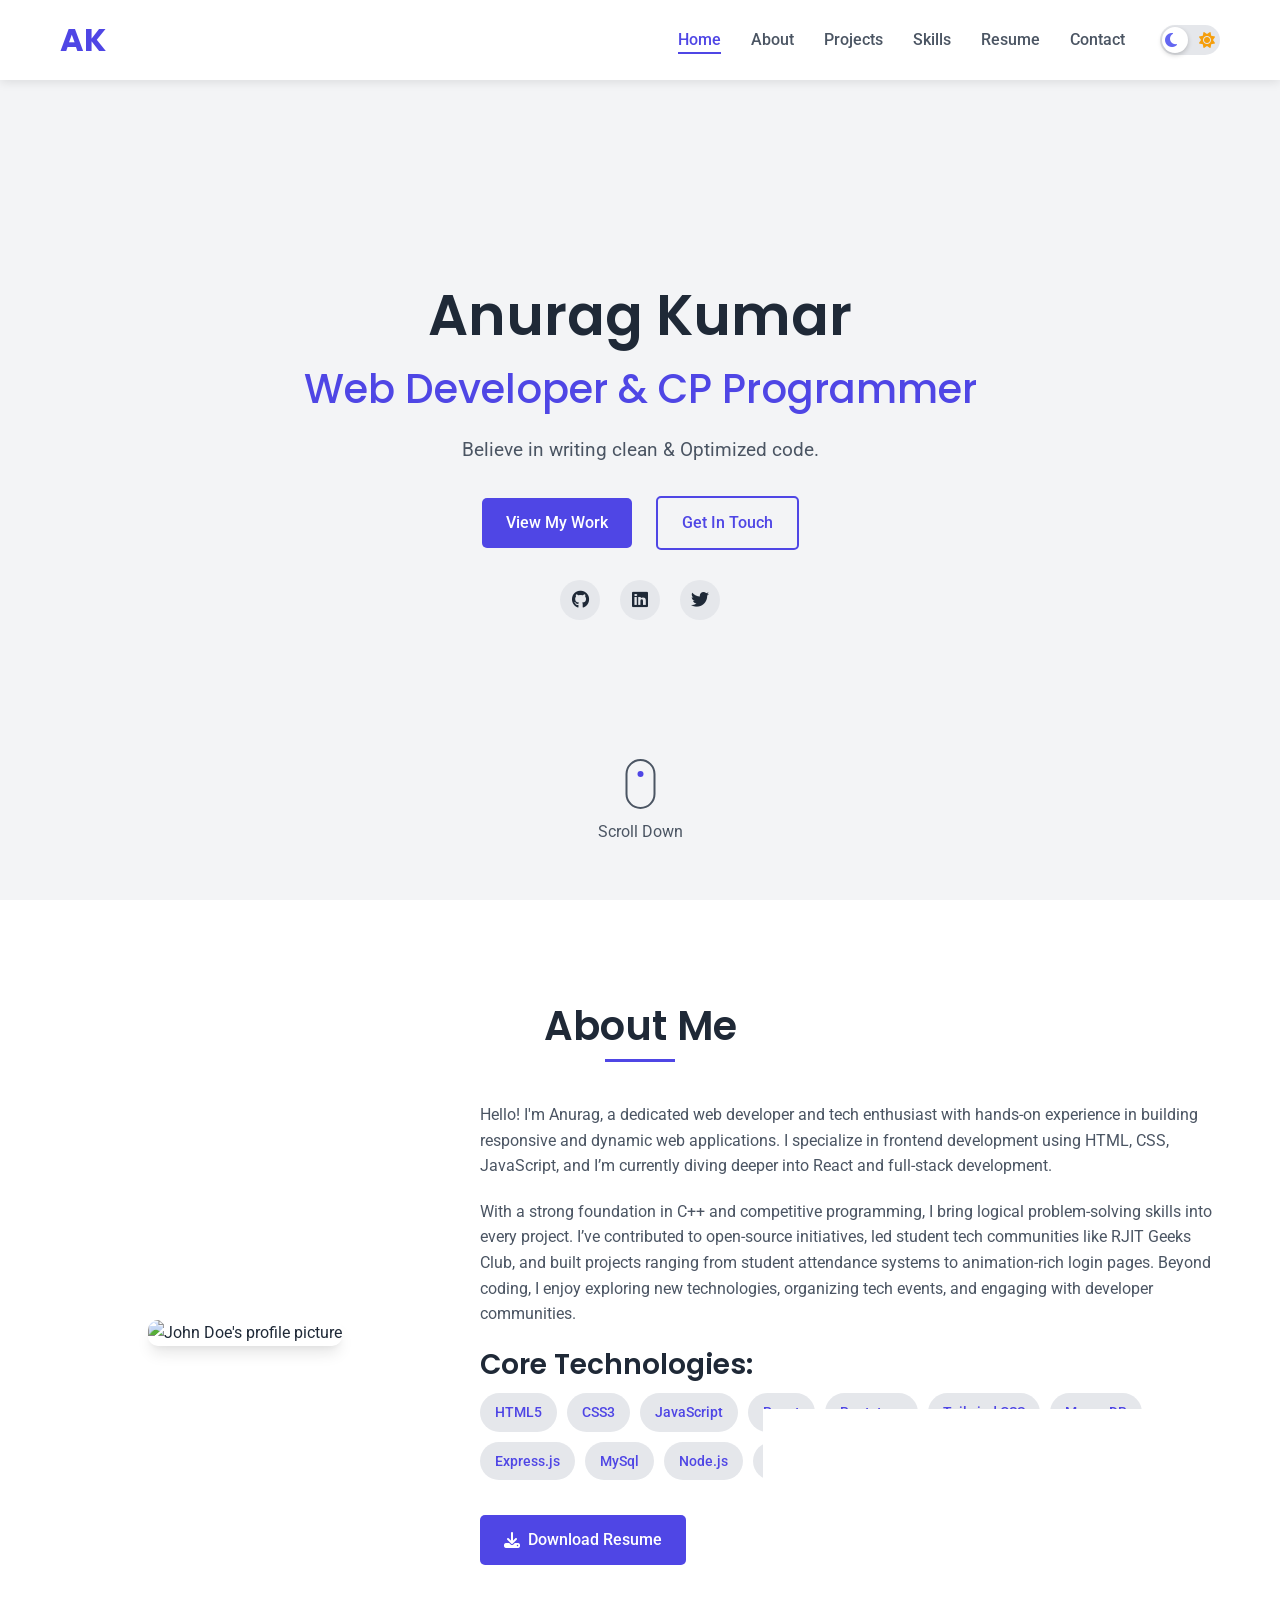
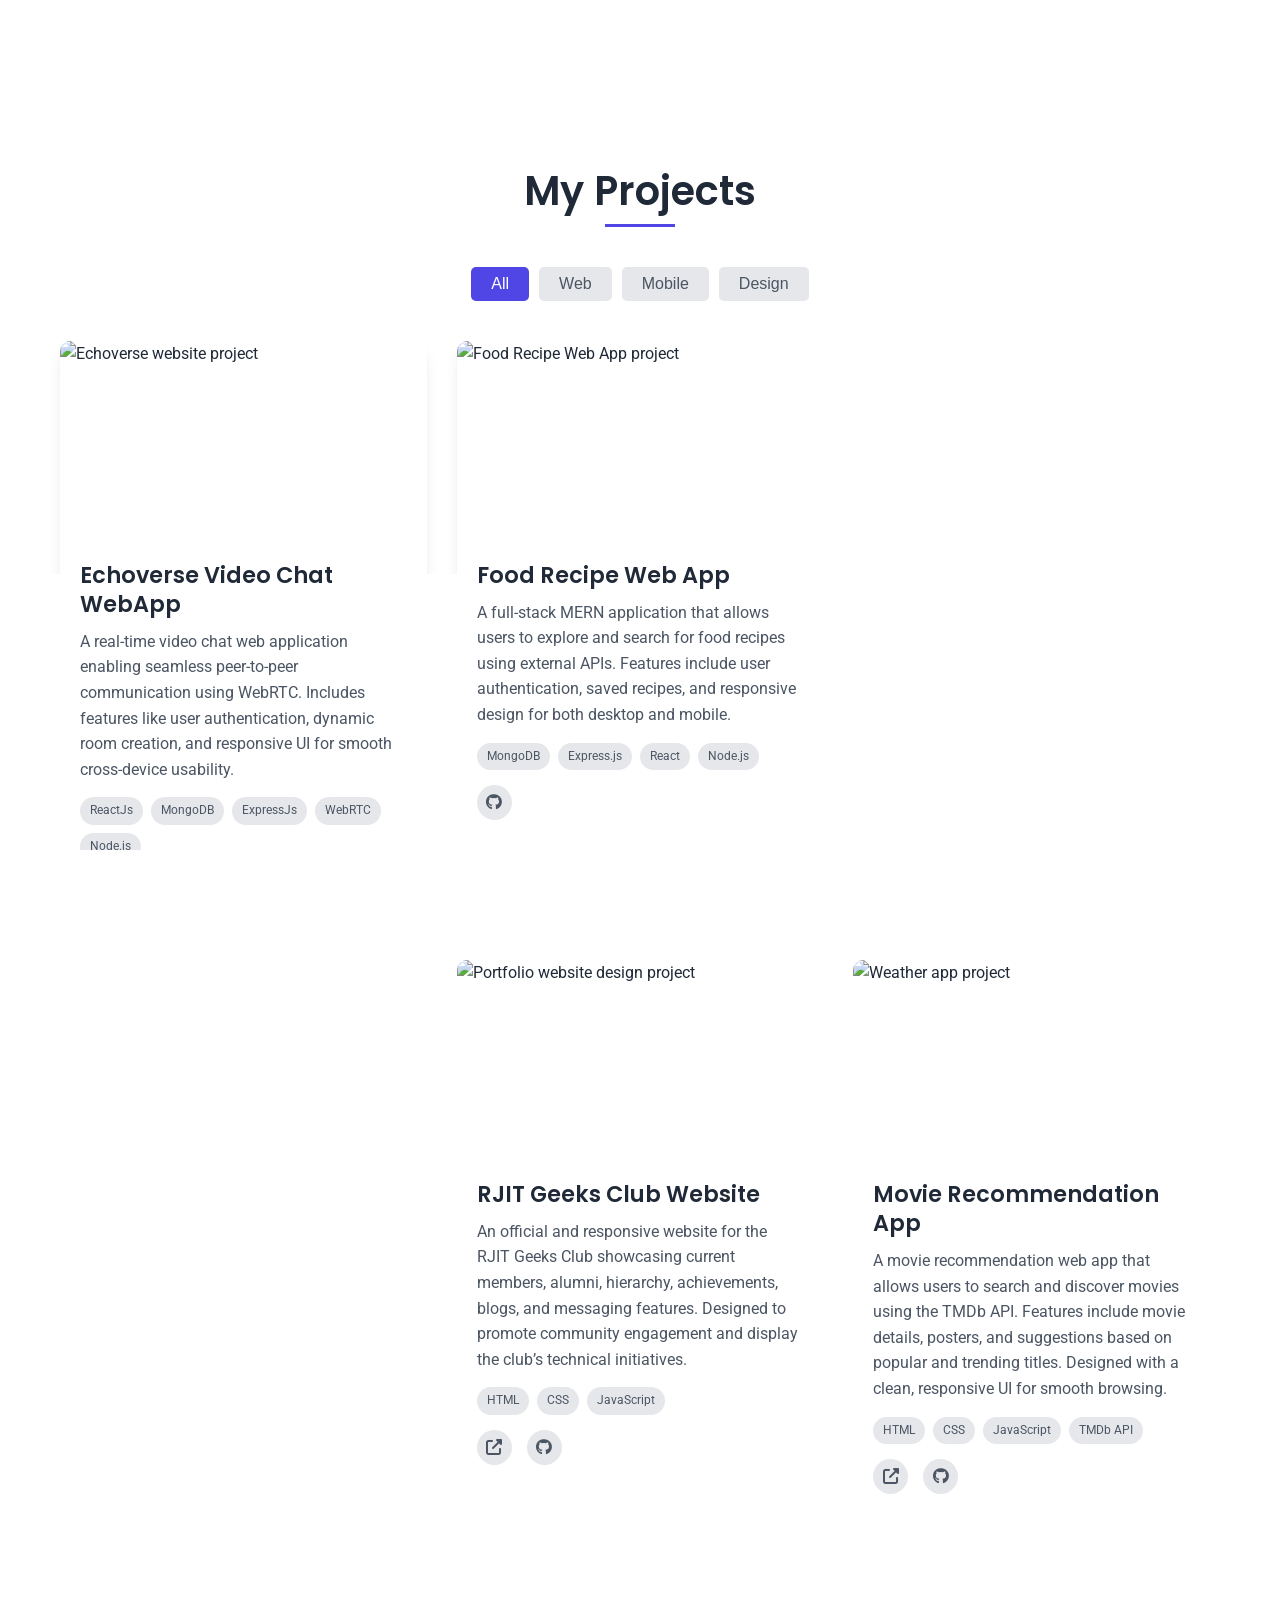
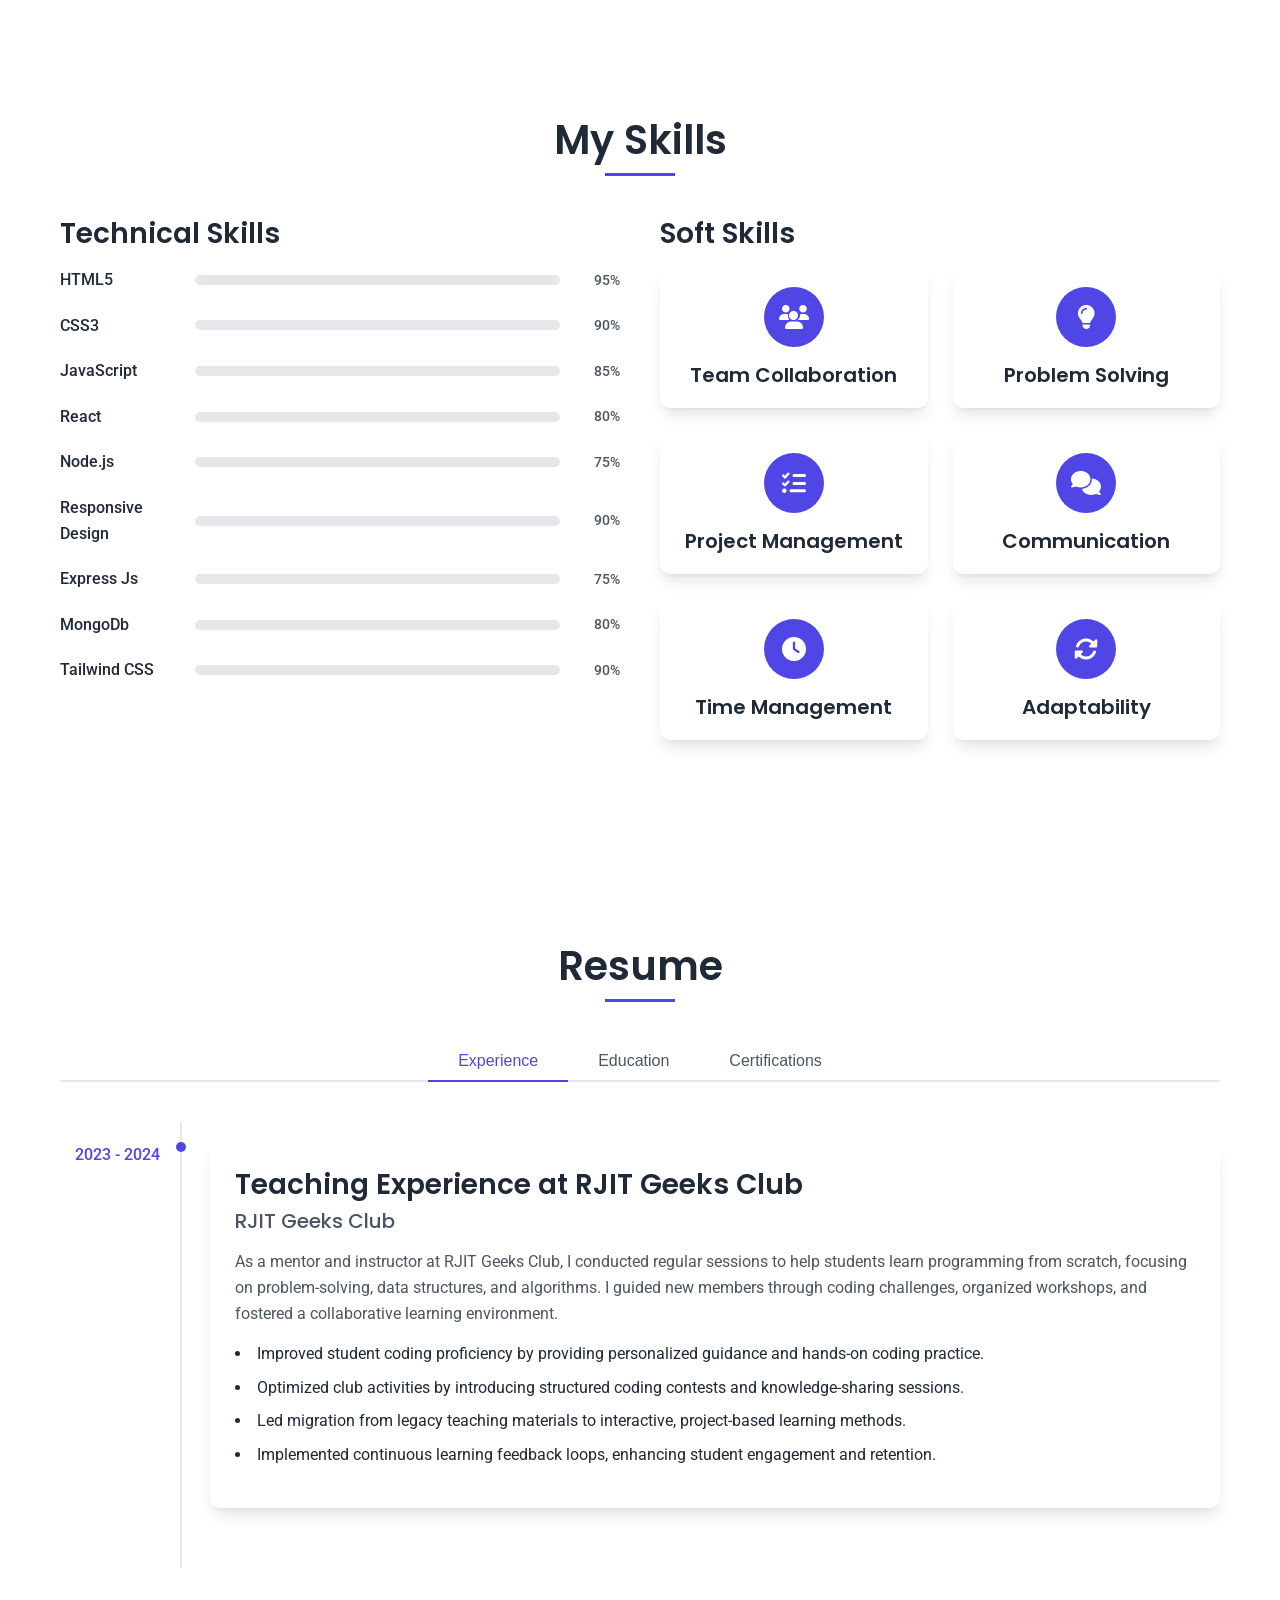
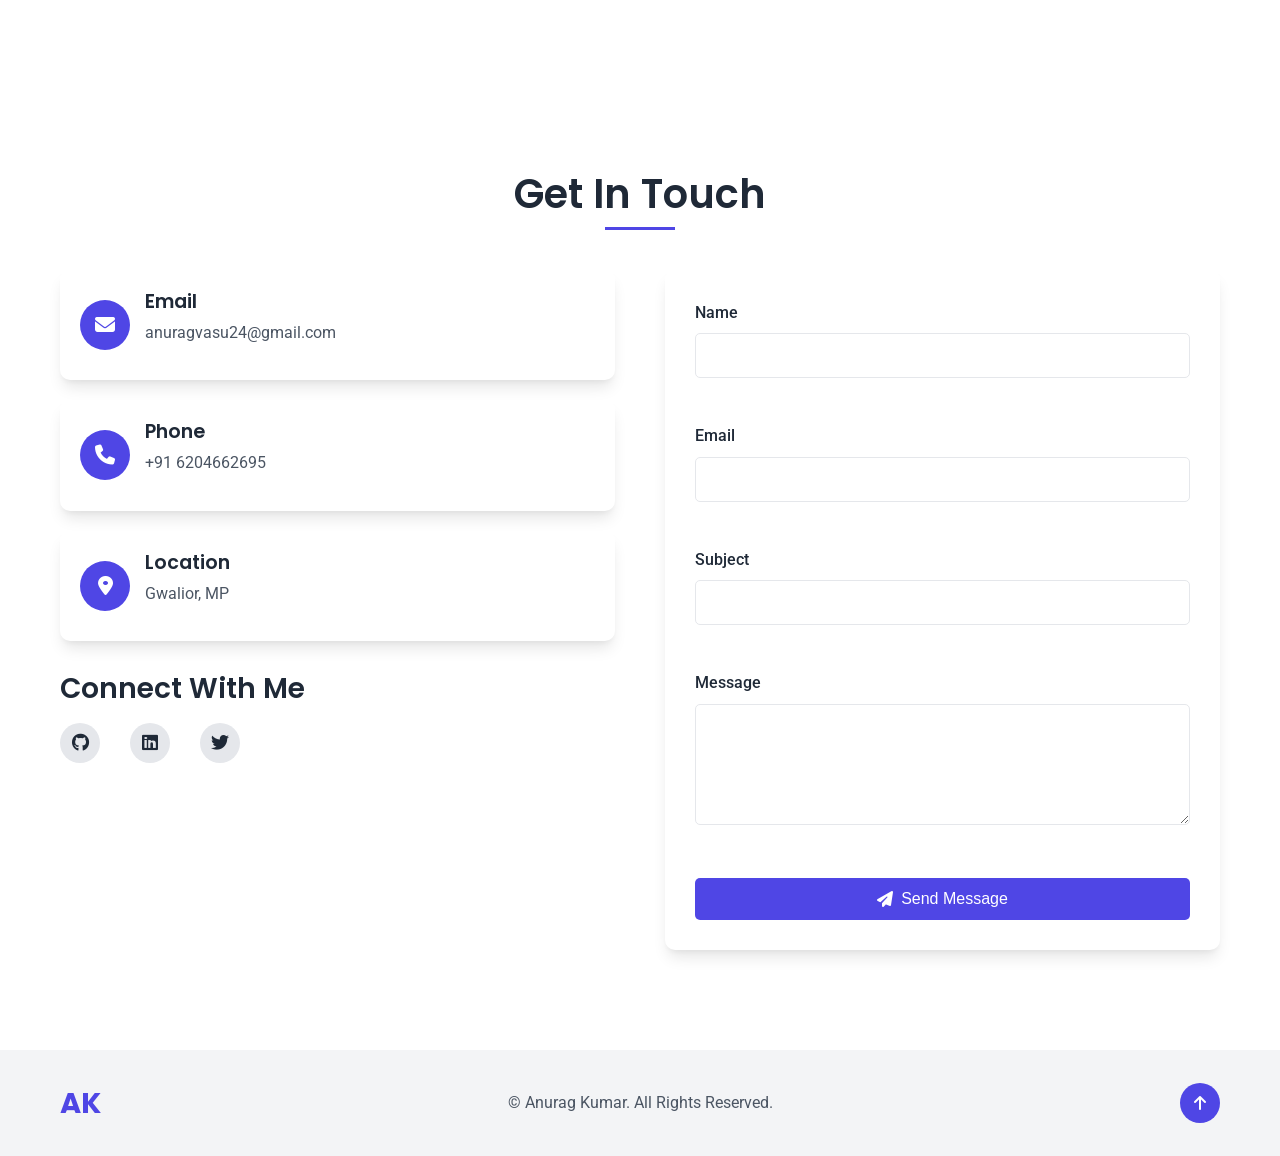
==== commit 8f7b7f8f: "Modified index.html" ====
--- a/index.html
+++ b/index.html
@@ -102,7 +102,7 @@
         <div class="about-content">
           <div class="about-img">
             <img
-              src="/Assets/mypic.jpg"
+              src="mypic.jpg"
               alt="John Doe's profile picture"
               loading="lazy"
             />
@@ -168,7 +168,7 @@
           <div class="project-card" data-category="web">
             <div class="project-img">
               <img
-                src="/Assets/echoverse.png"
+                src="echoverse.png"
                 alt="Echoverse website project"
                 loading="lazy"
               />
@@ -207,7 +207,7 @@
           <div class="project-card" data-category="web">
             <div class="project-img">
               <img
-                src="/Assets/food.png"
+                src="food.png"
                 alt="Food Recipe Web App project"
                 loading="lazy"
               />
@@ -243,7 +243,7 @@
           <div class="project-card" data-category="web">
             <div class="project-img">
               <img
-                src="/Assets/sams.png"
+                src="sams.png"
                 alt="Dashboard UI design project"
                 loading="lazy"
               />
@@ -282,7 +282,7 @@
           <div class="project-card" data-category="web">
             <div class="project-img">
               <img
-                src="/Assets/imgstegan.png"
+                src="imgstegan.png"
                 alt="Task management web app project"
                 loading="lazy"
               />
@@ -320,7 +320,7 @@
           <div class="project-card" data-category="web">
             <div class="project-img">
               <img
-                src="/Assets/geeks.png"
+                src="geeks.png"
                 alt="Portfolio website design project"
                 loading="lazy"
               />
@@ -352,7 +352,7 @@
           <div class="project-card" data-category="web">
             <div class="project-img">
               <img
-                src="/Assets/movie.png"
+                src="movie.png"
                 alt="Weather app project"
                 loading="lazy"
               />
